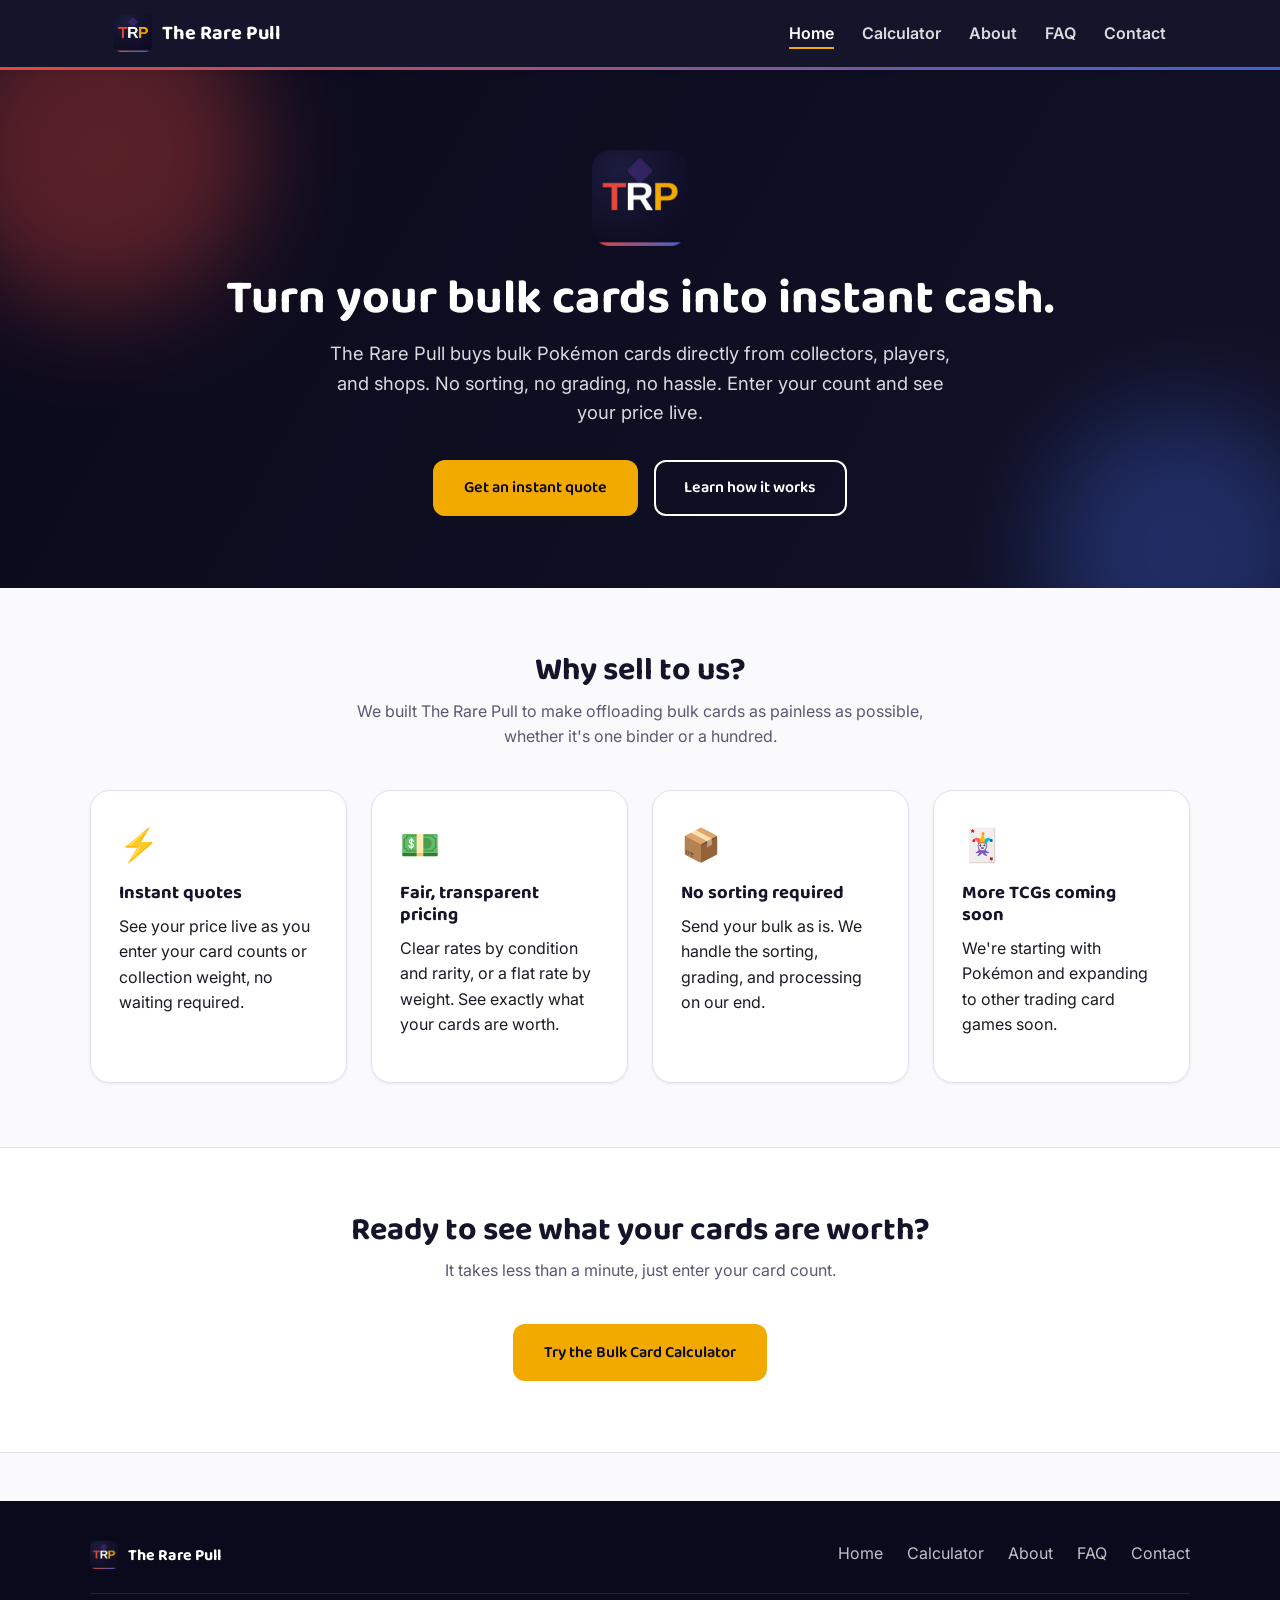
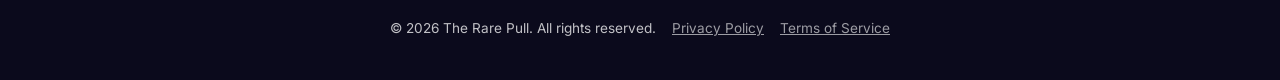
==== index.html @ dfbbc2b9 "Add Privacy Policy, Terms of Service, Open Graph tags, and analytics - New privacy.html and terms.ht" ====
<!DOCTYPE html>
<html lang="en">
<head>
  <meta charset="UTF-8" />
  <meta name="viewport" content="width=device-width, initial-scale=1.0" />
  <title>The Rare Pull | Sell Your Bulk Pokémon Cards</title>
  <meta name="description" content="The Rare Pull buys bulk Pokémon cards from collectors and sellers. See your instant quote with our bulk card calculator." />

  <meta property="og:type" content="website" />
  <meta property="og:title" content="The Rare Pull | Sell Your Bulk Pokémon Cards" />
  <meta property="og:description" content="The Rare Pull buys bulk Pokémon cards from collectors and sellers. See your instant quote with our bulk card calculator." />
  <meta property="og:url" content="https://therarepull.co.uk/index.html" />
  <meta property="og:image" content="https://therarepull.co.uk/assets/logo.png" />
  <meta name="twitter:card" content="summary" />
  <meta name="twitter:title" content="The Rare Pull | Sell Your Bulk Pokémon Cards" />
  <meta name="twitter:description" content="The Rare Pull buys bulk Pokémon cards from collectors and sellers. See your instant quote with our bulk card calculator." />
  <meta name="twitter:image" content="https://therarepull.co.uk/assets/logo.png" />

  <link rel="preconnect" href="https://fonts.googleapis.com" />
  <link rel="preconnect" href="https://fonts.gstatic.com" crossorigin />
  <link href="https://fonts.googleapis.com/css2?family=Baloo+2:wght@500;600;700;800&family=Inter:wght@400;500;600&display=swap" rel="stylesheet" />

  <link rel="icon" href="assets/logo.png" type="image/png" />
  <link rel="stylesheet" href="css/style.css" />
</head>
<body>

  <header class="site-header">
    <nav class="nav">
      <a class="nav-brand" href="index.html">
        <img src="assets/logo.png" alt="The Rare Pull logo" />
        <span>The Rare Pull</span>
      </a>
      <button class="nav-toggle" aria-label="Toggle navigation" aria-expanded="false">&#9776;</button>
      <ul class="nav-links">
        <li><a href="index.html">Home</a></li>
        <li><a href="calculator.html">Calculator</a></li>
        <li><a href="about.html">About</a></li>
        <li><a href="faq.html">FAQ</a></li>
        <li><a href="contact.html">Contact</a></li>
      </ul>
    </nav>
  </header>

  <main>
    <section class="hero">
      <img class="hero-logo" src="assets/logo.png" alt="The Rare Pull logo" />
      <h1>Turn your bulk cards into instant cash.</h1>
      <p>
        The Rare Pull buys bulk Pokémon cards directly from collectors,
        players, and shops. No sorting, no grading, no hassle. Enter your
        count and see your price live.
      </p>
      <div class="hero-actions">
        <a class="btn btn-primary" href="calculator.html" id="instant-quote-btn">Get an instant quote</a>
        <a class="btn btn-secondary" href="about.html">Learn how it works</a>
      </div>
    </section>

    <section class="section">
      <h2 class="reveal">Why sell to us?</h2>
      <p class="section-intro reveal">
        We built The Rare Pull to make offloading bulk cards as painless as
        possible, whether it's one binder or a hundred.
      </p>
      <div class="card-grid">
        <div class="card reveal">
          <div class="card-icon">⚡</div>
          <h3>Instant quotes</h3>
          <p>See your price live as you enter your card counts or collection weight, no waiting required.</p>
        </div>
        <div class="card reveal">
          <div class="card-icon">💵</div>
          <h3>Fair, transparent pricing</h3>
          <p>Clear rates by condition and rarity, or a flat rate by weight. See exactly what your cards are worth.</p>
        </div>
        <div class="card reveal">
          <div class="card-icon">📦</div>
          <h3>No sorting required</h3>
          <p>Send your bulk as is. We handle the sorting, grading, and processing on our end.</p>
        </div>
        <div class="card reveal">
          <div class="card-icon">🃏</div>
          <h3>More TCGs coming soon</h3>
          <p>We're starting with Pokémon and expanding to other trading card games soon.</p>
        </div>
      </div>
    </section>

    <section class="section section-alt text-center">
      <h2 class="reveal">Ready to see what your cards are worth?</h2>
      <p class="section-intro reveal">It takes less than a minute, just enter your card count.</p>
      <a class="btn btn-primary reveal" href="calculator.html">Try the Bulk Card Calculator</a>
    </section>
  </main>

  <footer class="site-footer">
    <div class="footer-inner">
      <div class="footer-brand">
        <img src="assets/logo.png" alt="The Rare Pull logo" />
        <span>The Rare Pull</span>
      </div>
      <ul class="footer-links">
        <li><a href="index.html">Home</a></li>
        <li><a href="calculator.html">Calculator</a></li>
        <li><a href="about.html">About</a></li>
        <li><a href="faq.html">FAQ</a></li>
        <li><a href="contact.html">Contact</a></li>
      </ul>
    </div>
    <div class="footer-bottom">
      &copy; <span id="year"></span> The Rare Pull. All rights reserved.
      <span class="footer-legal-links">
        <a href="privacy.html">Privacy Policy</a>
        <a href="terms.html">Terms of Service</a>
      </span>
    </div>
  </footer>

  <script src="js/main.js"></script>
  <script src="js/hero-cta-flight.js"></script>
  <script defer src="/_vercel/insights/script.js"></script>
</body>
</html>
---- css/style.css ----
/* =========================================================
   The Rare Pull — Stylesheet
   Edit the CSS variables below to drop in your real brand
   colors. Fonts are loaded from Google Fonts in each page's
   <head> (Baloo 2 for headings, Inter for body text) — swap
   the <link> tags there if you pick different fonts.
   ========================================================= */

:root {
  /* --- Brand colors, matched to the TRP logo --- */
  --primary-color: #14142b;       /* deep navy background */
  --primary-color-dark: #0b0a1c;
  --secondary-color: #f2a900;     /* gold ("P") */
  --secondary-color-dark: #cf8f00;
  --accent-color: #e5473c;        /* red ("T") — also used for alerts/errors */
  --stripe-blue: #3d63d6;         /* blue end of the logo's gradient stripe */

  /* --- Neutrals --- */
  --color-bg: #faf9fc;
  --color-surface: #ffffff;
  --color-text: #1c1a24;
  --color-text-muted: #5c5870;
  --color-border: #e4e1ee;

  /* --- Typography --- */
  --font-heading: "Baloo 2", "Segoe UI", sans-serif;
  --font-body: "Inter", "Segoe UI", sans-serif;

  /* --- Layout --- */
  --max-width: 1100px;
  --radius-sm: 6px;
  --radius-md: 12px;
  --radius-lg: 20px;
  --shadow-sm: 0 1px 3px rgba(28, 20, 64, 0.08);
  --shadow-md: 0 8px 24px rgba(28, 20, 64, 0.12);
}

/* ---------- Reset ---------- */
*,
*::before,
*::after {
  box-sizing: border-box;
}

html,
body {
  margin: 0;
  padding: 0;
}

html {
  scroll-behavior: smooth;
}

@media (prefers-reduced-motion: reduce) {
  html {
    scroll-behavior: auto;
  }

  * {
    animation-duration: 0.01ms !important;
    animation-iteration-count: 1 !important;
    transition-duration: 0.01ms !important;
  }
}

body {
  font-family: var(--font-body);
  color: var(--color-text);
  background: var(--color-bg);
  line-height: 1.6;
  -webkit-font-smoothing: antialiased;
}

img {
  max-width: 100%;
  display: block;
}

a {
  color: var(--primary-color);
  text-decoration: none;
}

a:hover {
  text-decoration: underline;
}

h1,
h2,
h3,
h4 {
  font-family: var(--font-heading);
  line-height: 1.2;
  margin: 0 0 0.5em;
  color: var(--primary-color);
}

p {
  margin: 0 0 1em;
}

ul {
  margin: 0;
  padding: 0;
}

button {
  font-family: inherit;
}

.container {
  width: 100%;
  max-width: var(--max-width);
  margin: 0 auto;
  padding: 0 1.5rem;
}

/* ---------- Buttons ---------- */
.btn {
  display: inline-block;
  position: relative;
  overflow: hidden;
  font-family: var(--font-heading);
  font-weight: 600;
  font-size: 1rem;
  padding: 0.85em 1.8em;
  border-radius: var(--radius-md);
  border: 2px solid transparent;
  cursor: pointer;
  text-align: center;
  transition: transform 0.15s ease, box-shadow 0.15s ease, background 0.15s ease;
}

.btn::after {
  content: "";
  position: absolute;
  inset: 0;
  background: linear-gradient(120deg, transparent 30%, rgba(255, 255, 255, 0.35) 50%, transparent 70%);
  transform: translateX(-100%);
  transition: transform 0.5s ease;
}

.btn:hover::after {
  transform: translateX(100%);
}

.btn:hover {
  text-decoration: none;
  transform: translateY(-2px);
}

.btn:active {
  transform: translateY(0);
}

.btn-primary {
  background: var(--secondary-color);
  color: var(--primary-color-dark);
}

.btn-primary:hover {
  background: var(--secondary-color-dark);
  box-shadow: 0 8px 24px rgba(242, 169, 0, 0.35);
}

.btn-secondary {
  background: transparent;
  color: var(--color-surface);
  border-color: var(--color-surface);
}

.btn-secondary:hover {
  background: rgba(255, 255, 255, 0.12);
}

.btn-outline {
  background: transparent;
  color: var(--primary-color);
  border-color: var(--primary-color);
}

.btn-outline:hover {
  background: var(--primary-color);
  color: #fff;
}

.btn:disabled {
  opacity: 0.5;
  cursor: not-allowed;
  transform: none !important;
}

/* ---------- Header / Nav ---------- */
.site-header {
  background: var(--primary-color);
  position: sticky;
  top: 0;
  z-index: 100;
  box-shadow: var(--shadow-sm);
  border-bottom: 3px solid;
  border-image: linear-gradient(90deg, var(--accent-color), var(--stripe-blue)) 1;
}

.nav {
  display: flex;
  align-items: center;
  justify-content: space-between;
  padding: 0.9rem 1.5rem;
  max-width: var(--max-width);
  margin: 0 auto;
}

.nav-brand {
  display: flex;
  align-items: center;
  gap: 0.6rem;
  color: #fff;
}

.nav-brand:hover {
  text-decoration: none;
}

.nav-brand img {
  height: 38px;
  width: 38px;
}

.nav-brand span {
  font-family: var(--font-heading);
  font-size: 1.25rem;
  font-weight: 700;
  color: #fff;
}

.nav-toggle {
  display: none;
  background: none;
  border: none;
  color: #fff;
  font-size: 1.6rem;
  cursor: pointer;
  line-height: 1;
}

.nav-links {
  display: flex;
  gap: 1.75rem;
  list-style: none;
}

.nav-links a {
  position: relative;
  color: #fff;
  font-weight: 600;
  opacity: 0.85;
  padding: 0.25rem 0;
}

.nav-links a::after {
  content: "";
  position: absolute;
  left: 0;
  bottom: -2px;
  width: 100%;
  height: 2px;
  background: var(--secondary-color);
  transform: scaleX(0);
  transform-origin: left;
  transition: transform 0.25s ease;
}

.nav-links a:hover,
.nav-links a.active {
  opacity: 1;
  text-decoration: none;
}

.nav-links a:hover::after,
.nav-links a.active::after {
  transform: scaleX(1);
}

@media (max-width: 720px) {
  .nav-toggle {
    display: block;
  }

  .nav-links {
    position: absolute;
    top: 100%;
    left: 0;
    right: 0;
    background: var(--primary-color);
    flex-direction: column;
    gap: 0;
    max-height: 0;
    overflow: hidden;
    transition: max-height 0.25s ease;
  }

  .nav-links.open {
    max-height: 400px;
  }

  .nav-links li {
    border-top: 1px solid rgba(255, 255, 255, 0.12);
  }

  .nav-links a {
    display: block;
    padding: 1rem 1.5rem;
  }
}

/* ---------- Hero ---------- */
.hero {
  position: relative;
  overflow: hidden;
  background: linear-gradient(
    120deg,
    var(--primary-color-dark),
    var(--primary-color) 45%,
    #241b4d 65%,
    var(--primary-color-dark)
  );
  background-size: 300% 300%;
  animation: gradientShift 14s ease infinite;
  color: #fff;
  text-align: center;
  padding: 5rem 1.5rem 4.5rem;
}

.hero::before,
.hero::after {
  content: "";
  position: absolute;
  border-radius: 50%;
  filter: blur(50px);
  opacity: 0.35;
  pointer-events: none;
  z-index: 0;
}

.hero::before {
  width: 320px;
  height: 320px;
  background: var(--accent-color);
  top: -80px;
  left: -60px;
  animation: drift 10s ease-in-out infinite;
}

.hero::after {
  width: 280px;
  height: 280px;
  background: var(--stripe-blue);
  bottom: -100px;
  right: -40px;
  animation: drift 12s ease-in-out infinite reverse;
}

.hero > * {
  position: relative;
  z-index: 1;
}

.hero img.hero-logo {
  height: 96px;
  width: 96px;
  margin: 0 auto 1.5rem;
}

.hero h1 {
  color: #fff;
  font-size: clamp(2rem, 5vw, 3rem);
  margin-bottom: 0.75rem;
}

.hero p {
  color: rgba(255, 255, 255, 0.85);
  font-size: 1.15rem;
  max-width: 640px;
  margin: 0 auto 2rem;
}

.hero-actions {
  display: flex;
  gap: 1rem;
  justify-content: center;
  flex-wrap: wrap;
}

/* ---------- Sections ---------- */
.section {
  padding: 4rem 1.5rem;
}

.section-alt {
  background: var(--color-surface);
  border-top: 1px solid var(--color-border);
  border-bottom: 1px solid var(--color-border);
}

.section h2 {
  font-size: 2rem;
  text-align: center;
  margin-bottom: 0.5rem;
}

.section-intro {
  text-align: center;
  color: var(--color-text-muted);
  max-width: 620px;
  margin: 0 auto 2.5rem;
}

.card-grid {
  display: grid;
  grid-template-columns: repeat(auto-fit, minmax(220px, 1fr));
  gap: 1.5rem;
  max-width: var(--max-width);
  margin: 0 auto;
}

.card {
  background: var(--color-surface);
  border: 1px solid var(--color-border);
  border-radius: var(--radius-lg);
  padding: 1.75rem;
  box-shadow: var(--shadow-sm);
  transition: transform 0.25s ease, box-shadow 0.25s ease, border-color 0.25s ease;
}

.card:hover {
  transform: translateY(-6px);
  box-shadow: var(--shadow-md);
  border-color: var(--secondary-color);
}

.card h3 {
  font-size: 1.15rem;
}

.card .card-icon {
  font-size: 2rem;
  margin-bottom: 0.75rem;
  display: inline-block;
  transition: transform 0.25s ease;
}

.card:hover .card-icon {
  transform: scale(1.15) rotate(-4deg);
}

/* ---------- Page header (non-home pages) ---------- */
.page-header {
  background: var(--primary-color);
  color: #fff;
  padding: 3rem 1.5rem;
  text-align: center;
}

.page-header h1 {
  color: #fff;
  margin-bottom: 0.5rem;
}

.page-header p {
  color: rgba(255, 255, 255, 0.8);
  margin: 0;
}

/* ---------- Calculator: how it works steps ---------- */
.calc-steps-section {
  padding-bottom: 1rem;
}

.calc-steps {
  display: grid;
  grid-template-columns: repeat(auto-fit, minmax(200px, 1fr));
  gap: 1.5rem;
  max-width: var(--max-width);
  margin: 0 auto;
}

.calc-step {
  text-align: center;
  padding: 0 1rem;
}

.calc-step-number {
  display: inline-flex;
  align-items: center;
  justify-content: center;
  width: 36px;
  height: 36px;
  margin-bottom: 0.75rem;
  border-radius: 50%;
  background: var(--secondary-color);
  color: var(--primary-color-dark);
  font-family: var(--font-heading);
  font-weight: 700;
}

.calc-step h3 {
  font-size: 1.05rem;
  margin-bottom: 0.3rem;
}

.calc-step p {
  color: var(--color-text-muted);
  font-size: 0.9rem;
  margin: 0;
}

/* ---------- Calculator ---------- */
.calculator {
  max-width: 640px;
  margin: 0 auto;
  background: var(--color-surface);
  border: 1px solid var(--color-border);
  border-radius: var(--radius-lg);
  box-shadow: var(--shadow-md);
  padding: 2.5rem;
}

.calculator label {
  font-weight: 600;
}

.calc-mode-toggle {
  display: flex;
  background: var(--color-bg);
  border: 1px solid var(--color-border);
  border-radius: var(--radius-md);
  padding: 0.3rem;
  margin-bottom: 1.75rem;
  gap: 0.3rem;
}

.calc-mode-btn {
  flex: 1;
  background: none;
  border: none;
  border-radius: calc(var(--radius-md) - 4px);
  padding: 0.65em 1em;
  font-family: var(--font-heading);
  font-weight: 600;
  font-size: 0.95rem;
  color: var(--color-text-muted);
  cursor: pointer;
  transition: background 0.2s ease, color 0.2s ease, box-shadow 0.2s ease;
}

.calc-mode-btn:hover {
  color: var(--primary-color);
}

.calc-mode-btn.active {
  background: var(--color-surface);
  color: var(--primary-color);
  box-shadow: var(--shadow-sm);
}

.calc-intro {
  color: var(--color-text-muted);
  margin-bottom: 1.5rem;
}

.calc-category-rate {
  font-size: 0.85rem;
  color: var(--color-text-muted);
}

.calc-weight-row {
  display: flex;
  align-items: center;
  justify-content: space-between;
  gap: 1rem;
  flex-wrap: wrap;
  padding: 0.9rem 1.1rem;
  border: 1px solid var(--color-border);
  border-radius: var(--radius-md);
  transition: border-color 0.2s ease, box-shadow 0.2s ease, transform 0.2s ease;
  margin-bottom: 0.5rem;
}

.calc-weight-row:hover {
  border-color: var(--secondary-color);
  transform: translateY(-2px);
}

.calc-weight-row:focus-within {
  border-color: var(--secondary-color);
  box-shadow: 0 0 0 3px rgba(242, 169, 0, 0.18);
}

.calc-weight-input-wrap {
  display: flex;
  align-items: center;
  gap: 0.5rem;
}

.calc-weight-input-wrap input[type="number"] {
  width: 110px;
  font-size: 1.25rem;
  font-family: var(--font-heading);
  padding: 0.5em 0.75em;
  border: 2px solid var(--color-border);
  border-radius: var(--radius-md);
  outline: none;
  text-align: right;
  transition: border-color 0.15s ease;
}

.calc-weight-input-wrap input[type="number"]:focus {
  border-color: var(--secondary-color);
}

.calc-weight-unit {
  font-family: var(--font-heading);
  font-weight: 600;
  color: var(--color-text-muted);
}

.calc-email-group {
  margin-top: 1.75rem;
}

.calc-categories {
  display: flex;
  flex-direction: column;
  gap: 1rem;
  margin-bottom: 0.5rem;
}

.calc-category-row {
  padding: 0.9rem 1.1rem;
  border: 1px solid var(--color-border);
  border-radius: var(--radius-md);
  transition: border-color 0.2s ease, box-shadow 0.2s ease, transform 0.2s ease;
}

.calc-category-row:hover {
  border-color: var(--secondary-color);
  transform: translateY(-2px);
}

.calc-category-row:focus-within {
  border-color: var(--secondary-color);
  box-shadow: 0 0 0 3px rgba(242, 169, 0, 0.18);
}

.calc-category-row-main {
  display: flex;
  align-items: center;
  justify-content: space-between;
  gap: 1rem;
  flex-wrap: wrap;
}

.calc-category-info {
  display: flex;
  align-items: center;
  gap: 0.6rem;
}

.calc-category-icon {
  font-size: 1.4rem;
  line-height: 1;
  flex-shrink: 0;
}

.calc-category-info label {
  display: block;
  font-family: var(--font-heading);
  color: var(--color-text);
}

.calc-category-info .calc-category-rate {
  display: block;
}

.calc-qty-control {
  display: flex;
  align-items: center;
  gap: 0.4rem;
}

.calc-qty-btn {
  width: 34px;
  height: 34px;
  flex-shrink: 0;
  border: 2px solid var(--color-border);
  border-radius: var(--radius-md);
  background: var(--color-surface);
  color: var(--primary-color);
  font-family: var(--font-heading);
  font-size: 1.1rem;
  line-height: 1;
  cursor: pointer;
  transition: border-color 0.15s ease, background 0.15s ease, transform 0.1s ease;
}

.calc-qty-btn:hover {
  border-color: var(--secondary-color);
  background: rgba(242, 169, 0, 0.1);
}

.calc-qty-btn:active {
  transform: scale(0.92);
}

.calc-qty-control input[type="number"] {
  width: 76px;
  font-size: 1.25rem;
  font-family: var(--font-heading);
  padding: 0.5em 0.4em;
  border: 2px solid var(--color-border);
  border-radius: var(--radius-md);
  outline: none;
  text-align: center;
  transition: border-color 0.15s ease;
}

.calc-qty-control input[type="number"]:focus {
  border-color: var(--secondary-color);
}

.calc-row-subtotal {
  min-height: 1.1em;
  margin-top: 0.4rem;
  text-align: right;
  font-size: 0.85rem;
  font-weight: 600;
  color: var(--primary-color);
}

.calculator .field-error {
  color: var(--accent-color);
  font-size: 0.9rem;
  margin-top: 0.5rem;
  min-height: 1.2em;
}

.calc-result {
  margin-top: 2rem;
  padding-top: 2rem;
  border-top: 1px dashed var(--color-border);
}

.calc-total {
  font-family: var(--font-heading);
  font-size: 2.75rem;
  color: var(--primary-color);
  margin: 0;
}

@keyframes totalPulse {
  0% { transform: scale(1); }
  30% { transform: scale(1.06); color: var(--secondary-color-dark); }
  100% { transform: scale(1); }
}

.calc-total.pulse {
  animation: totalPulse 0.4s ease;
}

.calc-total .calc-total-unit {
  font-size: 1rem;
  color: var(--color-text-muted);
  font-family: var(--font-body);
}

.calc-breakdown {
  color: var(--color-text-muted);
  font-size: 0.95rem;
  margin-top: 0.4rem;
}

.calc-breakdown p {
  margin: 0 0 0.3rem;
}

.calc-actions {
  display: flex;
  gap: 0.75rem;
  flex-wrap: wrap;
  margin-top: 1.5rem;
}

.calc-note {
  font-size: 0.85rem;
  color: var(--color-text-muted);
  margin-top: 1rem;
}

.toast {
  position: fixed;
  bottom: 1.5rem;
  left: 50%;
  transform: translateX(-50%) translateY(20px);
  background: var(--primary-color);
  color: #fff;
  padding: 0.85rem 1.5rem;
  border-radius: var(--radius-md);
  box-shadow: var(--shadow-md);
  font-weight: 600;
  opacity: 0;
  pointer-events: none;
  transition: opacity 0.2s ease, transform 0.2s ease;
  z-index: 200;
}

.toast.visible {
  opacity: 1;
  transform: translateX(-50%) translateY(0);
  pointer-events: auto;
}

/* Keep the toast clear of the sticky summary bar when both are
   showing. :has() support is widespread; browsers without it just
   keep the toast at its default position, which still works fine. */
@supports selector(:has(*)) {
  body:has(.calc-sticky-bar.visible) .toast {
    bottom: calc(1.5rem + 72px);
  }
}

body.has-sticky-bar {
  padding-bottom: 76px;
}

/* ---------- Calculator: sticky summary bar ----------
   Mirrors the main total/button so they stay visible while
   scrolling a long category list, especially on mobile. */
.calc-sticky-bar {
  position: fixed;
  left: 0;
  right: 0;
  bottom: 0;
  background: var(--color-surface);
  border-top: 1px solid var(--color-border);
  box-shadow: 0 -4px 16px rgba(28, 20, 64, 0.1);
  padding: 0.75rem 1.25rem;
  padding-bottom: calc(0.75rem + env(safe-area-inset-bottom, 0px));
  transform: translateY(100%);
  transition: transform 0.25s ease;
  z-index: 150;
}

.calc-sticky-bar.visible {
  transform: translateY(0);
}

.calc-sticky-inner {
  max-width: var(--max-width);
  margin: 0 auto;
  display: flex;
  align-items: center;
  justify-content: space-between;
  gap: 1rem;
}

.calc-sticky-total {
  display: flex;
  flex-direction: column;
  line-height: 1.2;
}

.calc-sticky-label {
  font-size: 0.72rem;
  color: var(--color-text-muted);
}

.calc-sticky-amount {
  font-family: var(--font-heading);
  font-size: 1.35rem;
  color: var(--primary-color);
}

#calc-sticky-btn {
  flex-shrink: 0;
  white-space: nowrap;
  padding: 0.65em 1.4em;
}

/* ---------- About ---------- */
.about-content {
  max-width: 720px;
  margin: 0 auto;
}

.about-content h2 {
  text-align: left;
}

/* ---------- Contact form ---------- */
.contact-form {
  max-width: 560px;
  margin: 0 auto;
  background: var(--color-surface);
  border: 1px solid var(--color-border);
  border-radius: var(--radius-lg);
  box-shadow: var(--shadow-md);
  padding: 2.5rem;
}

.form-group {
  margin-bottom: 1.5rem;
}

.form-group label {
  display: block;
  font-weight: 600;
  margin-bottom: 0.4rem;
}

.form-group input,
.form-group textarea {
  width: 100%;
  padding: 0.75em 1em;
  border: 2px solid var(--color-border);
  border-radius: var(--radius-md);
  font-family: inherit;
  font-size: 1rem;
  outline: none;
  transition: border-color 0.15s ease;
}

.form-group input:focus,
.form-group textarea:focus {
  border-color: var(--secondary-color);
  box-shadow: 0 0 0 3px rgba(242, 169, 0, 0.18);
}

.form-group textarea {
  resize: vertical;
  min-height: 140px;
}

.form-error {
  color: var(--accent-color);
  font-size: 0.85rem;
  margin-top: 0.35rem;
  min-height: 1.1em;
}

.form-success {
  background: rgba(46, 160, 90, 0.12);
  border: 1px solid rgba(46, 160, 90, 0.4);
  color: #1c7a41;
  padding: 1rem 1.25rem;
  border-radius: var(--radius-md);
  margin-bottom: 1.5rem;
  display: none;
}

.form-success.visible {
  display: block;
}

.form-error-banner {
  background: rgba(229, 71, 60, 0.1);
  border: 1px solid rgba(229, 71, 60, 0.35);
  color: var(--accent-color);
  padding: 1rem 1.25rem;
  border-radius: var(--radius-md);
  margin-bottom: 1.5rem;
  display: none;
}

.form-error-banner.visible {
  display: block;
}

/* ---------- FAQ Accordion ---------- */
.accordion {
  max-width: 720px;
  margin: 0 auto;
}

.accordion-item {
  border: 1px solid var(--color-border);
  border-radius: var(--radius-md);
  margin-bottom: 0.9rem;
  overflow: hidden;
  background: var(--color-surface);
  transition: border-color 0.2s ease, box-shadow 0.2s ease;
}

.accordion-item.open {
  border-color: var(--secondary-color);
  box-shadow: var(--shadow-sm);
}

.accordion-question {
  width: 100%;
  display: flex;
  align-items: center;
  justify-content: space-between;
  gap: 1rem;
  background: none;
  border: none;
  text-align: left;
  padding: 1.1rem 1.4rem;
  font-family: var(--font-heading);
  font-size: 1.05rem;
  font-weight: 600;
  color: var(--primary-color);
  cursor: pointer;
  transition: background 0.2s ease;
}

.accordion-question:hover {
  background: rgba(242, 169, 0, 0.08);
}

.accordion-icon {
  flex-shrink: 0;
  font-size: 1.3rem;
  color: var(--secondary-color);
  transition: transform 0.2s ease;
}

.accordion-item.open .accordion-icon {
  transform: rotate(45deg);
}

.accordion-answer {
  max-height: 0;
  overflow: hidden;
  transition: max-height 0.25s ease;
}

.accordion-answer p {
  padding: 0 1.4rem 1.2rem;
  color: var(--color-text-muted);
  margin: 0;
}

/* ---------- Footer ---------- */
.site-footer {
  background: var(--primary-color-dark);
  color: rgba(255, 255, 255, 0.75);
  padding: 2.5rem 1.5rem;
  margin-top: 3rem;
}

.footer-inner {
  max-width: var(--max-width);
  margin: 0 auto;
  display: flex;
  flex-wrap: wrap;
  justify-content: space-between;
  gap: 1.5rem;
}

.footer-brand {
  display: flex;
  align-items: center;
  gap: 0.6rem;
}

.footer-brand img {
  height: 28px;
  width: 28px;
}

.footer-brand span {
  font-family: var(--font-heading);
  color: #fff;
  font-weight: 700;
}

.footer-links {
  display: flex;
  gap: 1.5rem;
  list-style: none;
  flex-wrap: wrap;
}

.footer-links a {
  color: rgba(255, 255, 255, 0.75);
}

.footer-links a:hover {
  color: #fff;
}

.footer-bottom {
  max-width: var(--max-width);
  margin: 1.5rem auto 0;
  padding-top: 1.5rem;
  border-top: 1px solid rgba(255, 255, 255, 0.1);
  font-size: 0.85rem;
  text-align: center;
}

.footer-legal-links {
  display: inline-flex;
  gap: 1rem;
  margin-left: 0.75rem;
}

.footer-legal-links a {
  color: rgba(255, 255, 255, 0.6);
  text-decoration: underline;
}

.footer-legal-links a:hover {
  color: #fff;
}

/* ---------- Legal pages (Privacy / Terms) ---------- */
.legal-content {
  max-width: 720px;
  margin: 0 auto;
}

.legal-content h2 {
  text-align: left;
  margin-top: 2rem;
}

.legal-content h2:first-child {
  margin-top: 0;
}

.legal-content ul {
  margin: 0 0 1em;
  padding-left: 1.25rem;
  list-style: disc;
}

.legal-content li {
  margin-bottom: 0.4rem;
}

.legal-updated {
  color: var(--color-text-muted);
  font-size: 0.9rem;
}

/* ---------- Scroll reveal ----------
   .reveal elements are fully visible by default — if JS fails to
   load or run, nothing is ever hidden. Only once main.js confirms
   it's running does it add .reveal-ready to <html>, which is what
   actually arms the hidden-until-scrolled-into-view state.

   The reveal-in effect uses `animation`, not `transition` — some
   .reveal elements (cards, accordion items) already define their
   own `transition` for hover effects, and transition is a shorthand
   that would otherwise be silently overwritten by whichever rule
   wins the cascade. animation-delay (not transition-delay) is used
   below for the same reason. */
.reveal-ready .reveal {
  opacity: 0;
  transform: translateY(28px);
}

.reveal-ready .reveal.is-visible {
  animation: fadeInUp 0.6s ease forwards;
}

.reveal-ready .card-grid .card:nth-child(1) { animation-delay: 0.05s; }
.reveal-ready .card-grid .card:nth-child(2) { animation-delay: 0.15s; }
.reveal-ready .card-grid .card:nth-child(3) { animation-delay: 0.25s; }
.reveal-ready .card-grid .card:nth-child(4) { animation-delay: 0.35s; }

.reveal-ready .calc-categories .calc-category-row:nth-child(1) { animation-delay: 0.05s; }
.reveal-ready .calc-categories .calc-category-row:nth-child(2) { animation-delay: 0.12s; }
.reveal-ready .calc-categories .calc-category-row:nth-child(3) { animation-delay: 0.19s; }
.reveal-ready .calc-categories .calc-category-row:nth-child(4) { animation-delay: 0.26s; }

.reveal-ready .accordion .accordion-item:nth-child(1) { animation-delay: 0.05s; }
.reveal-ready .accordion .accordion-item:nth-child(2) { animation-delay: 0.1s; }
.reveal-ready .accordion .accordion-item:nth-child(3) { animation-delay: 0.15s; }
.reveal-ready .accordion .accordion-item:nth-child(4) { animation-delay: 0.2s; }
.reveal-ready .accordion .accordion-item:nth-child(5) { animation-delay: 0.25s; }

.reveal-ready .about-content .reveal:nth-of-type(1) { animation-delay: 0.05s; }
.reveal-ready .about-content .reveal:nth-of-type(2) { animation-delay: 0.15s; }
.reveal-ready .about-content .reveal:nth-of-type(3) { animation-delay: 0.25s; }

/* ---------- Hero entrance + ambient motion ---------- */
@keyframes fadeInUp {
  from {
    opacity: 0;
    transform: translateY(20px);
  }
  to {
    opacity: 1;
    transform: none;
  }
}

@keyframes floatY {
  0%, 100% { transform: translateY(0); }
  50% { transform: translateY(-10px); }
}

@keyframes gradientShift {
  0% { background-position: 0% 50%; }
  50% { background-position: 100% 50%; }
  100% { background-position: 0% 50%; }
}

@keyframes drift {
  0%, 100% { transform: translate(0, 0) scale(1); }
  50% { transform: translate(20px, -15px) scale(1.08); }
}

.hero-logo,
.hero h1,
.hero p,
.hero-actions {
  opacity: 0;
  animation: fadeInUp 0.7s ease forwards;
}

.hero-logo {
  animation-delay: 0.05s;
}

.hero h1 {
  animation-delay: 0.18s;
}

.hero p {
  animation-delay: 0.3s;
}

.hero-actions {
  animation-delay: 0.42s;
}

.hero-logo {
  animation: fadeInUp 0.7s ease forwards, floatY 4.5s ease-in-out 0.8s infinite;
}

/* ---------- Hero CTA flight ----------
   A small decorative card flies around the hero on page load, then
   "lands" on the instant-quote button and lights it up. Built and
   positioned entirely in JS (js/hero-cta-flight.js) since it needs
   the button's real on-screen position; this just styles it. */
.fly-card {
  position: fixed;
  top: 0;
  left: 0;
  width: 30px;
  height: 42px;
  border-radius: 5px;
  background: linear-gradient(145deg, var(--secondary-color), var(--accent-color));
  box-shadow: 0 0 16px 2px rgba(242, 169, 0, 0.65), 0 0 4px rgba(0, 0, 0, 0.3);
  border: 2px solid rgba(255, 255, 255, 0.85);
  pointer-events: none;
  z-index: 500;
  will-change: transform, opacity;
}

.fly-card::after {
  content: "";
  position: absolute;
  inset: 4px;
  border-radius: 2px;
  background: rgba(255, 255, 255, 0.35);
}

@keyframes ctaLightUp {
  0%, 100% {
    box-shadow: 0 8px 24px rgba(242, 169, 0, 0.35);
    transform: translateY(-2px) scale(1);
  }
  15%, 45%, 75% {
    box-shadow: 0 0 0 10px rgba(242, 169, 0, 0.25), 0 0 32px 6px rgba(242, 169, 0, 0.85);
    transform: translateY(-2px) scale(1.06);
  }
  30%, 60%, 90% {
    box-shadow: 0 8px 24px rgba(242, 169, 0, 0.35);
    transform: translateY(-2px) scale(1);
  }
}

.btn-primary.lit {
  animation: ctaLightUp 1.4s ease-out 1;
}

/* ---------- Utility ---------- */
.text-center {
  text-align: center;
}

.visually-hidden {
  position: absolute;
  width: 1px;
  height: 1px;
  overflow: hidden;
  clip: rect(0 0 0 0);
  white-space: nowrap;
}
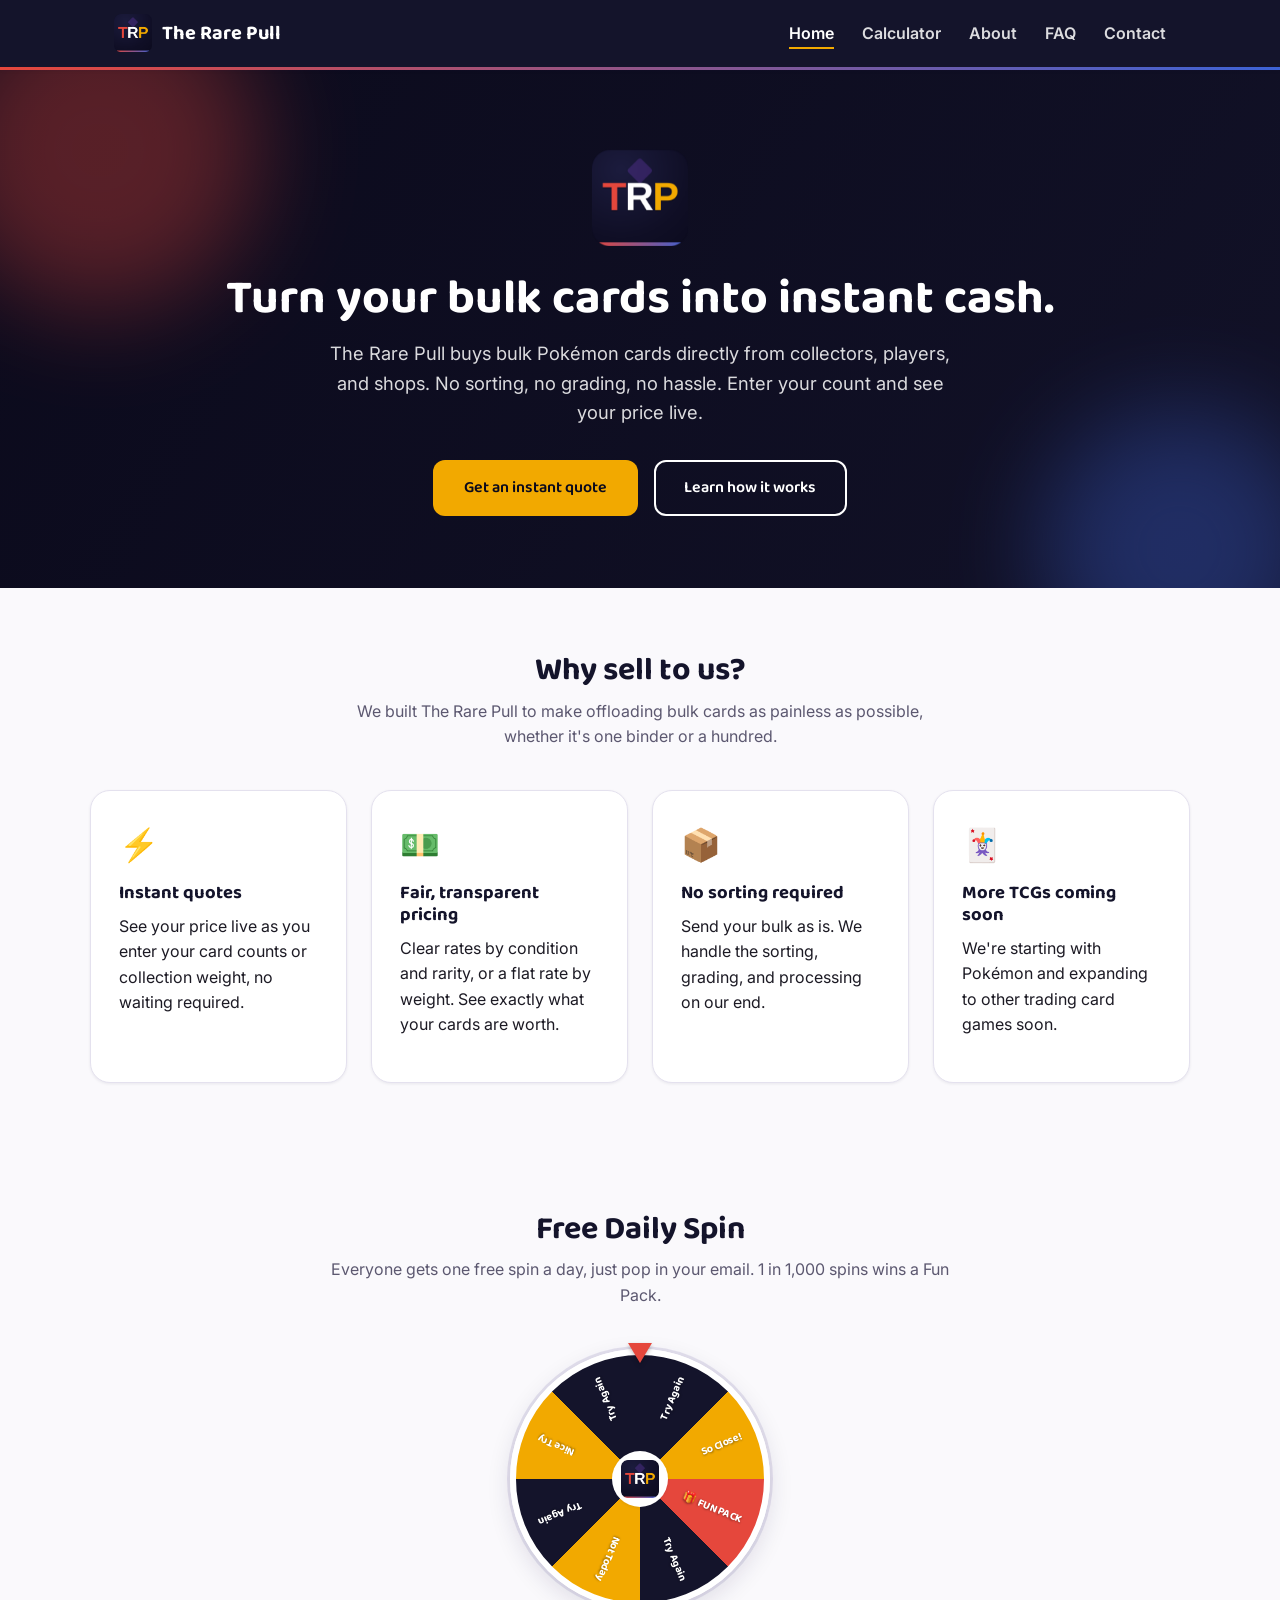
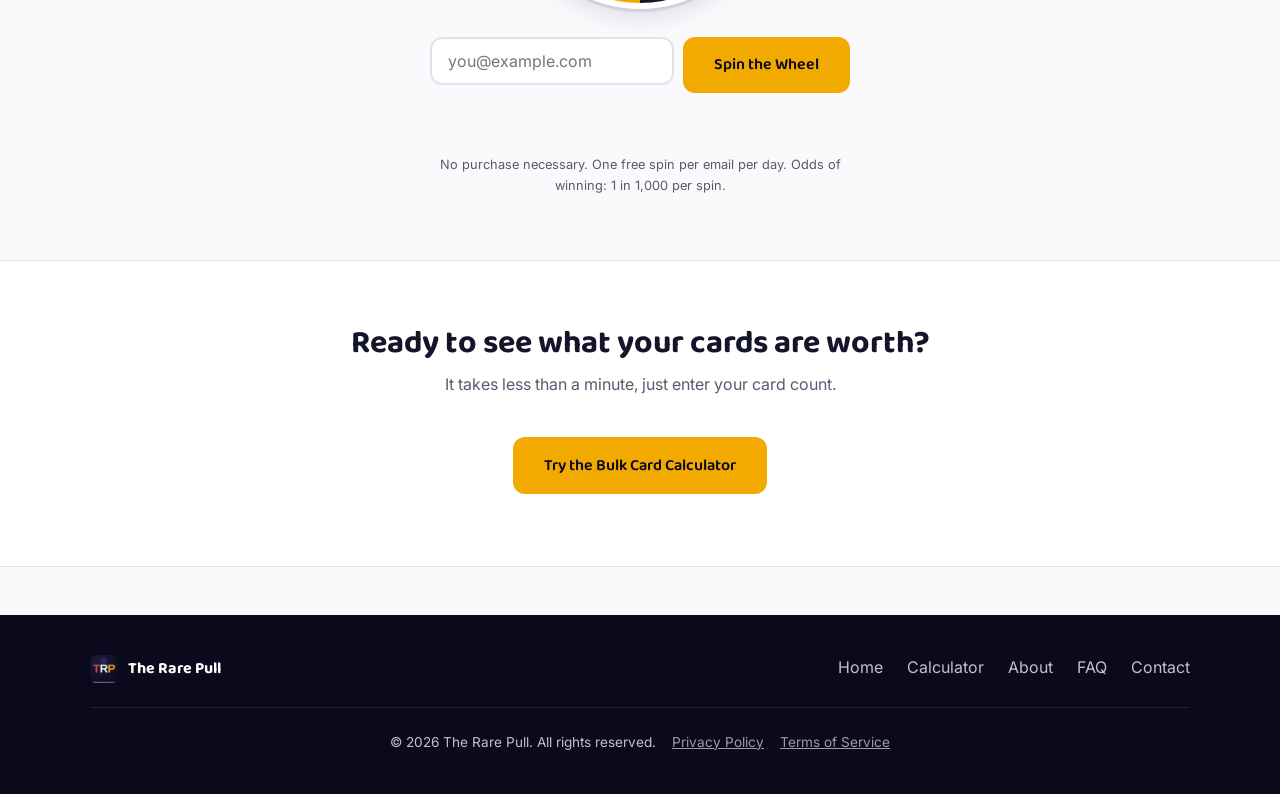
==== commit dd852278: "Add daily Spin to Win wheel to homepage Free, once-per-email-per-day prize wheel with a fixed 1-in-1" ====
--- a/index.html
+++ b/index.html
@@ -87,6 +87,40 @@
       </div>
     </section>
 
+    <section class="section spin-section">
+      <h2 class="reveal text-center">Free Daily Spin</h2>
+      <p class="section-intro reveal">
+        Everyone gets one free spin a day, just pop in your email. 1 in
+        1,000 spins wins a Fun Pack.
+      </p>
+
+      <div class="spin-wrap reveal">
+        <div class="spin-stage">
+          <div class="spin-pointer" aria-hidden="true"></div>
+          <div class="spin-wheel" id="spin-wheel"></div>
+          <div class="spin-hub" aria-hidden="true">
+            <img src="assets/logo.png" alt="" />
+          </div>
+        </div>
+
+        <form class="spin-form" id="spin-form">
+          <div class="form-group">
+            <label for="spin-email" class="visually-hidden">Your email</label>
+            <input type="email" id="spin-email" name="spin-email" autocomplete="email" placeholder="you@example.com" required />
+            <div class="form-error" id="spin-email-error"></div>
+          </div>
+          <button type="submit" class="btn btn-primary" id="spin-btn">Spin the Wheel</button>
+        </form>
+
+        <p class="spin-result" id="spin-result" role="status" aria-live="polite"></p>
+
+        <p class="spin-note">
+          No purchase necessary. One free spin per email per day. Odds of
+          winning: 1 in 1,000 per spin.
+        </p>
+      </div>
+    </section>
+
     <section class="section section-alt text-center">
       <h2 class="reveal">Ready to see what your cards are worth?</h2>
       <p class="section-intro reveal">It takes less than a minute, just enter your card count.</p>
@@ -119,6 +153,7 @@
 
   <script src="js/main.js"></script>
   <script src="js/hero-cta-flight.js"></script>
+  <script src="js/spin-wheel.js"></script>
   <script defer src="/_vercel/insights/script.js"></script>
 </body>
 </html>
--- a/css/style.css
+++ b/css/style.css
@@ -452,6 +452,145 @@
 
 .card:hover .card-icon {
   transform: scale(1.15) rotate(-4deg);
+}
+
+/* ---------- Spin to Win wheel (homepage) ---------- */
+.spin-section {
+  text-align: center;
+}
+
+.spin-wrap {
+  max-width: 420px;
+  margin: 0 auto;
+}
+
+.spin-stage {
+  position: relative;
+  width: 260px;
+  height: 260px;
+  margin: 0 auto 1.75rem;
+}
+
+.spin-wheel {
+  width: 100%;
+  height: 100%;
+  border-radius: 50%;
+  border: 6px solid var(--color-surface);
+  box-shadow: var(--shadow-md), 0 0 0 3px var(--color-border);
+  position: relative;
+  overflow: hidden;
+  transition: transform 4.5s cubic-bezier(0.17, 0.67, 0.1, 0.99);
+}
+
+@keyframes spinWaitPulse {
+  0%, 100% { opacity: 1; }
+  50% { opacity: 0.55; }
+}
+
+.spin-wheel.waiting {
+  animation: spinWaitPulse 0.9s ease-in-out infinite;
+}
+
+.spin-wheel-label {
+  position: absolute;
+  top: 50%;
+  left: 50%;
+  width: 50%;
+  height: 0;
+  display: flex;
+  align-items: center;
+  justify-content: flex-end;
+  transform-origin: 0 0;
+}
+
+.spin-wheel-label span {
+  display: inline-block;
+  margin-right: 14px;
+  font-family: var(--font-heading);
+  font-size: 0.68rem;
+  font-weight: 700;
+  color: #fff;
+  text-shadow: 0 1px 2px rgba(0, 0, 0, 0.35);
+  white-space: nowrap;
+}
+
+.spin-pointer {
+  position: absolute;
+  top: -6px;
+  left: 50%;
+  transform: translateX(-50%);
+  width: 0;
+  height: 0;
+  border-left: 12px solid transparent;
+  border-right: 12px solid transparent;
+  border-top: 20px solid var(--accent-color);
+  z-index: 3;
+  filter: drop-shadow(0 2px 2px rgba(0, 0, 0, 0.25));
+}
+
+.spin-hub {
+  position: absolute;
+  top: 50%;
+  left: 50%;
+  transform: translate(-50%, -50%);
+  width: 56px;
+  height: 56px;
+  border-radius: 50%;
+  background: var(--color-surface);
+  box-shadow: var(--shadow-sm);
+  display: flex;
+  align-items: center;
+  justify-content: center;
+  z-index: 2;
+  pointer-events: none;
+}
+
+.spin-hub img {
+  width: 38px;
+  height: 38px;
+}
+
+.spin-form {
+  display: flex;
+  flex-wrap: wrap;
+  gap: 0.6rem;
+  justify-content: center;
+  align-items: flex-start;
+}
+
+.spin-form .form-group {
+  flex: 1 1 200px;
+  margin-bottom: 0;
+  text-align: left;
+}
+
+.spin-form input[type="email"] {
+  width: 100%;
+  padding: 0.75em 1em;
+  border: 2px solid var(--color-border);
+  border-radius: var(--radius-md);
+  font-family: inherit;
+  font-size: 1rem;
+  outline: none;
+  transition: border-color 0.15s ease;
+}
+
+.spin-form input[type="email"]:focus {
+  border-color: var(--secondary-color);
+}
+
+.spin-result {
+  min-height: 1.4em;
+  margin: 1.25rem 0 0.5rem;
+  font-family: var(--font-heading);
+  font-weight: 700;
+  color: var(--primary-color);
+}
+
+.spin-note {
+  font-size: 0.8rem;
+  color: var(--color-text-muted);
+  margin: 0;
 }
 
 /* ---------- Page header (non-home pages) ---------- */
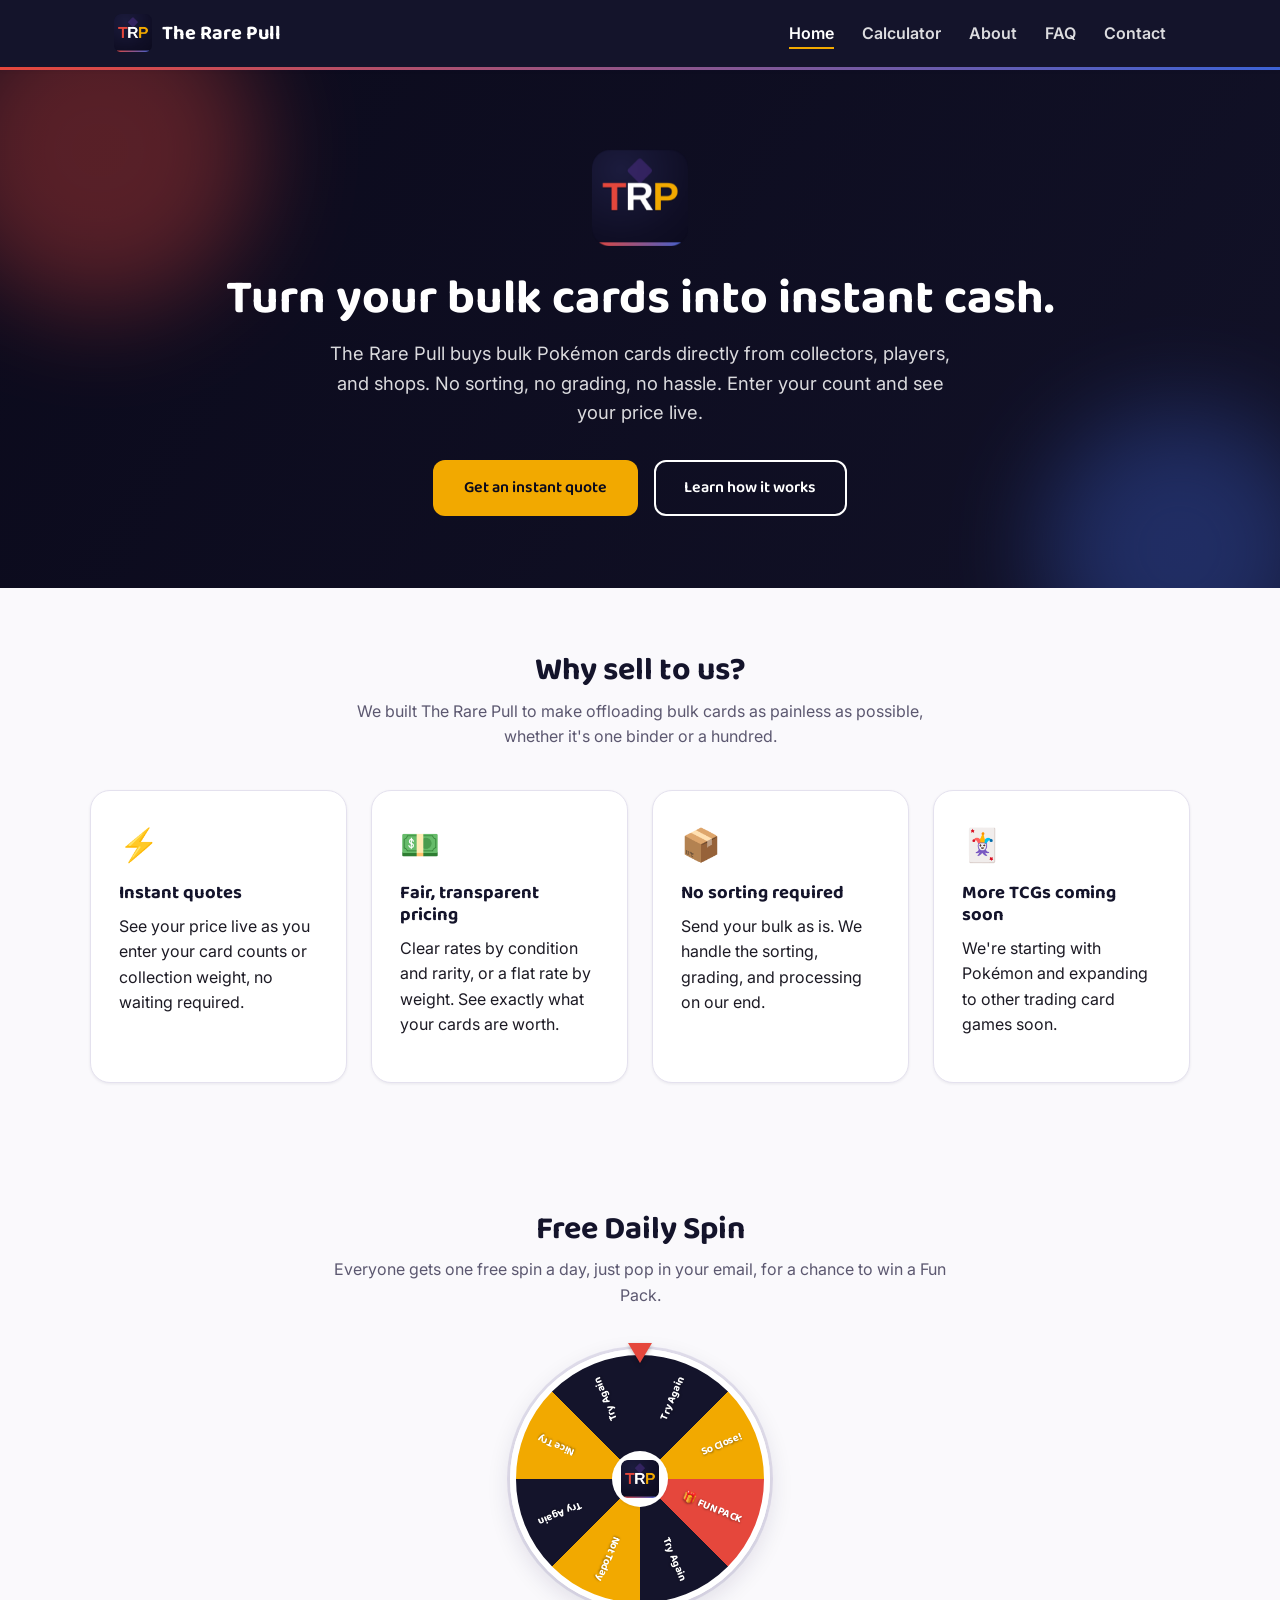
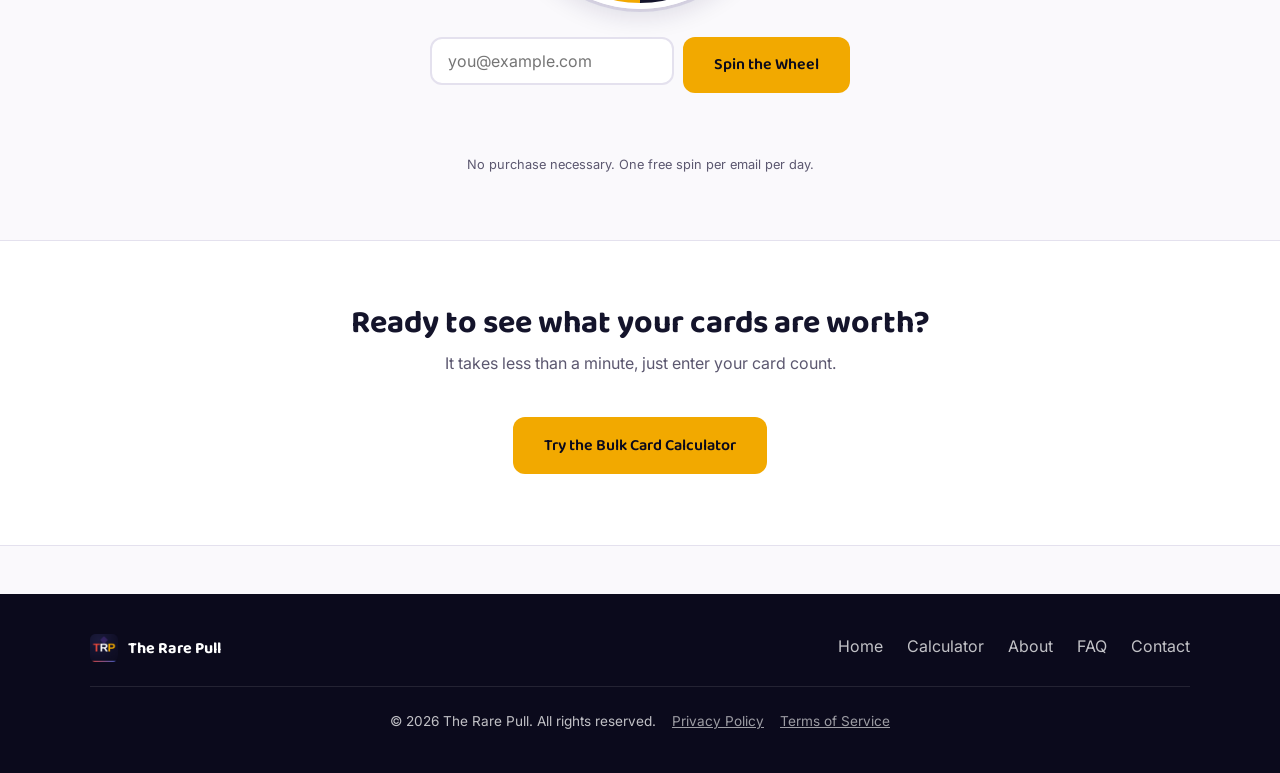
==== commit fd8a3048: "Change spin wheel odds to 1-in-10,000 and drop odds from the page Only the mandatory "no purchase ne" ====
--- a/index.html
+++ b/index.html
@@ -90,8 +90,8 @@
     <section class="section spin-section">
       <h2 class="reveal text-center">Free Daily Spin</h2>
       <p class="section-intro reveal">
-        Everyone gets one free spin a day, just pop in your email. 1 in
-        1,000 spins wins a Fun Pack.
+        Everyone gets one free spin a day, just pop in your email, for a
+        chance to win a Fun Pack.
       </p>
 
       <div class="spin-wrap reveal">
@@ -115,8 +115,7 @@
         <p class="spin-result" id="spin-result" role="status" aria-live="polite"></p>
 
         <p class="spin-note">
-          No purchase necessary. One free spin per email per day. Odds of
-          winning: 1 in 1,000 per spin.
+          No purchase necessary. One free spin per email per day.
         </p>
       </div>
     </section>
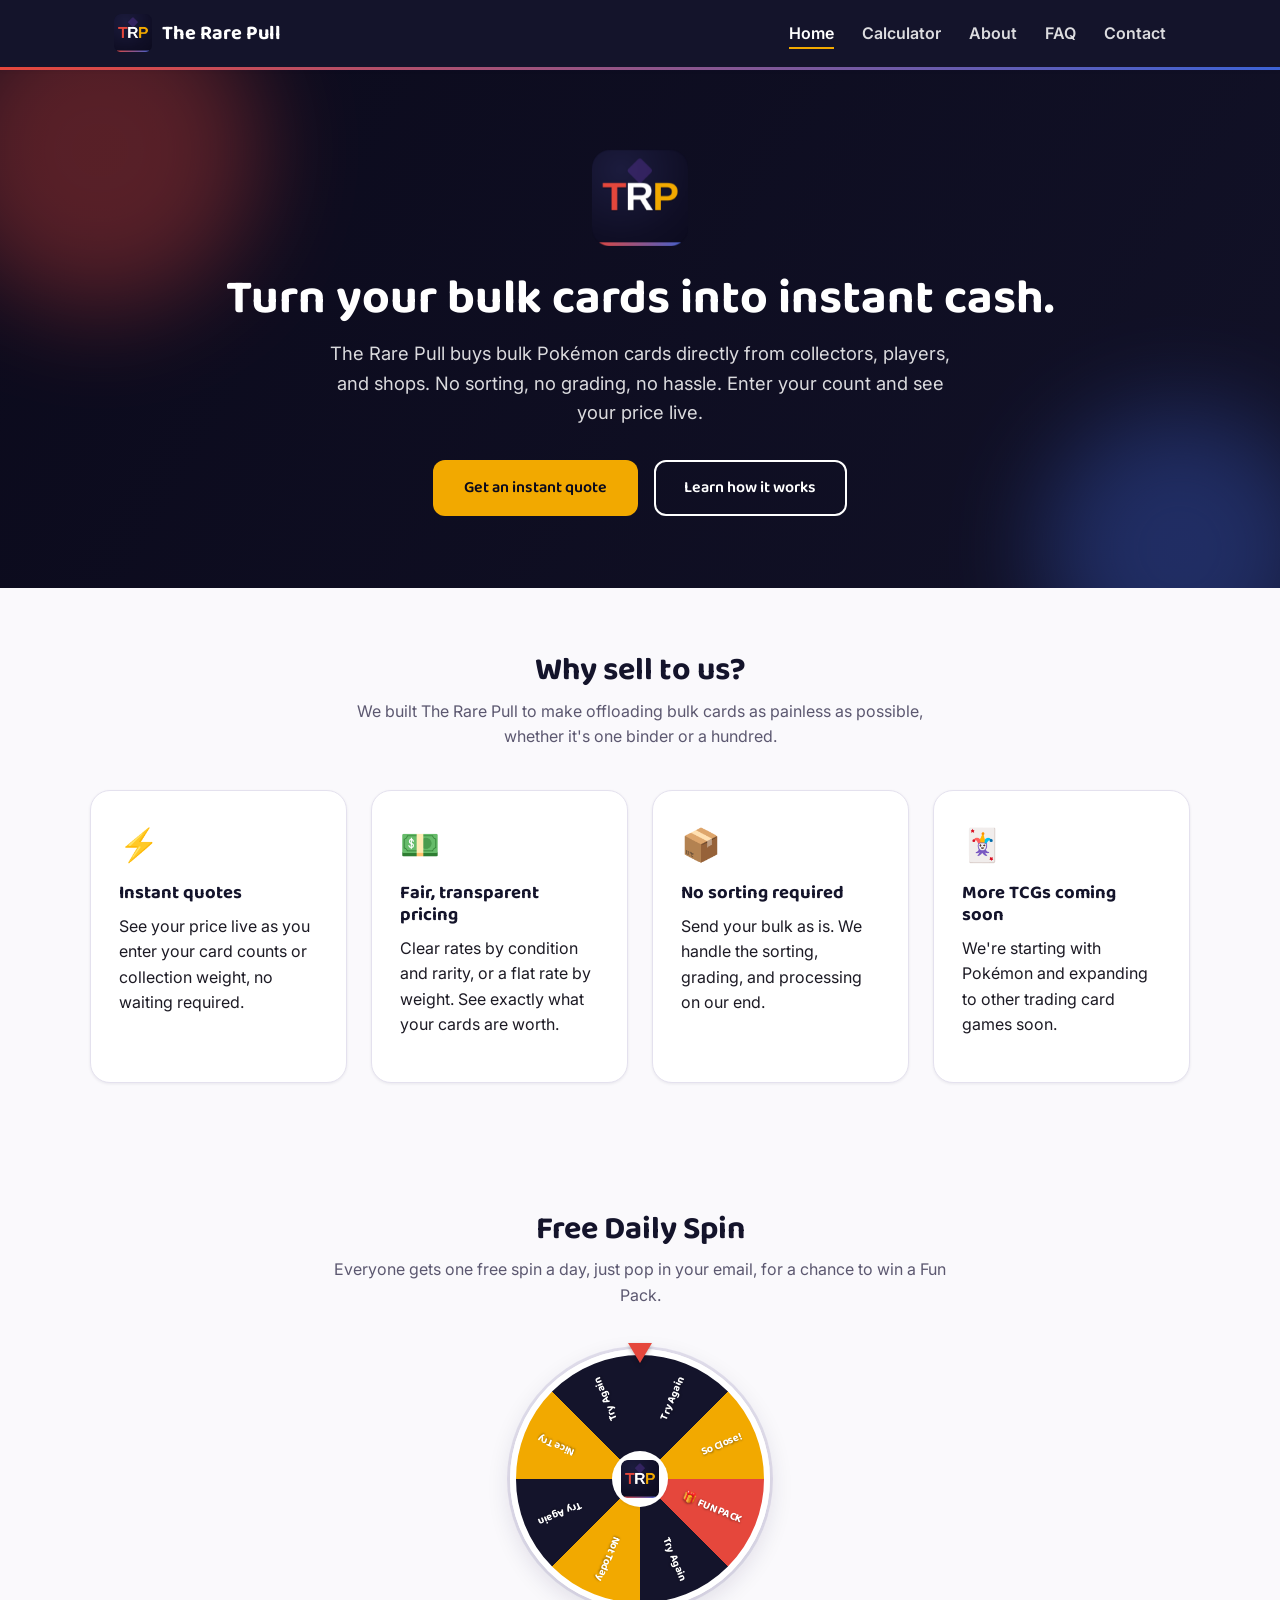
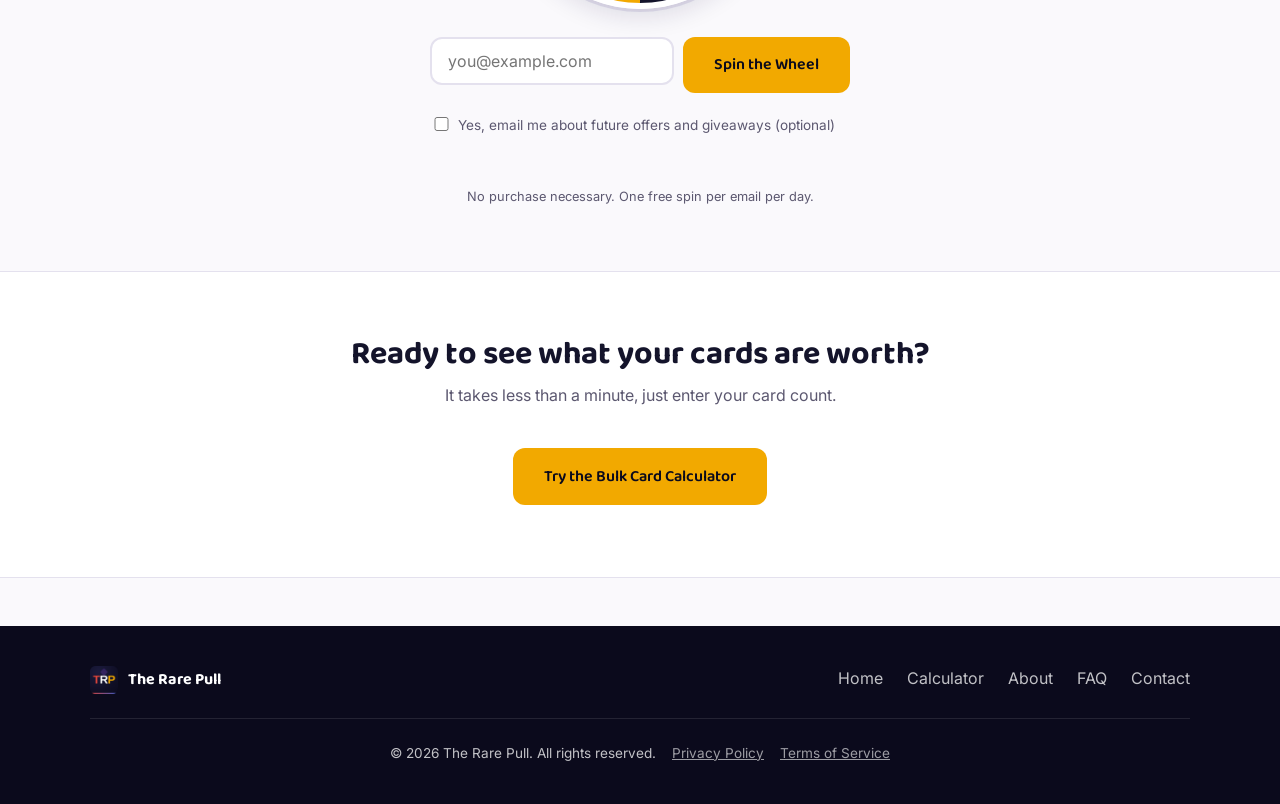
==== commit a8ab6165: "Add optional marketing opt-in to the spin wheel Adds an unticked "email me about future offers" chec" ====
--- a/index.html
+++ b/index.html
@@ -110,6 +110,10 @@
             <div class="form-error" id="spin-email-error"></div>
           </div>
           <button type="submit" class="btn btn-primary" id="spin-btn">Spin the Wheel</button>
+          <label class="spin-consent">
+            <input type="checkbox" id="spin-marketing-consent" name="spin-marketing-consent" />
+            <span>Yes, email me about future offers and giveaways (optional)</span>
+          </label>
         </form>
 
         <p class="spin-result" id="spin-result" role="status" aria-live="polite"></p>
--- a/css/style.css
+++ b/css/style.css
@@ -577,6 +577,26 @@
 
 .spin-form input[type="email"]:focus {
   border-color: var(--secondary-color);
+}
+
+.spin-consent {
+  flex-basis: 100%;
+  display: flex;
+  align-items: flex-start;
+  gap: 0.5em;
+  text-align: left;
+  font-size: 0.85rem;
+  color: var(--color-text-muted);
+  cursor: pointer;
+}
+
+.spin-consent input[type="checkbox"] {
+  flex-shrink: 0;
+  width: 1.1em;
+  height: 1.1em;
+  margin-top: 0.15em;
+  accent-color: var(--secondary-color);
+  cursor: pointer;
 }
 
 .spin-result {
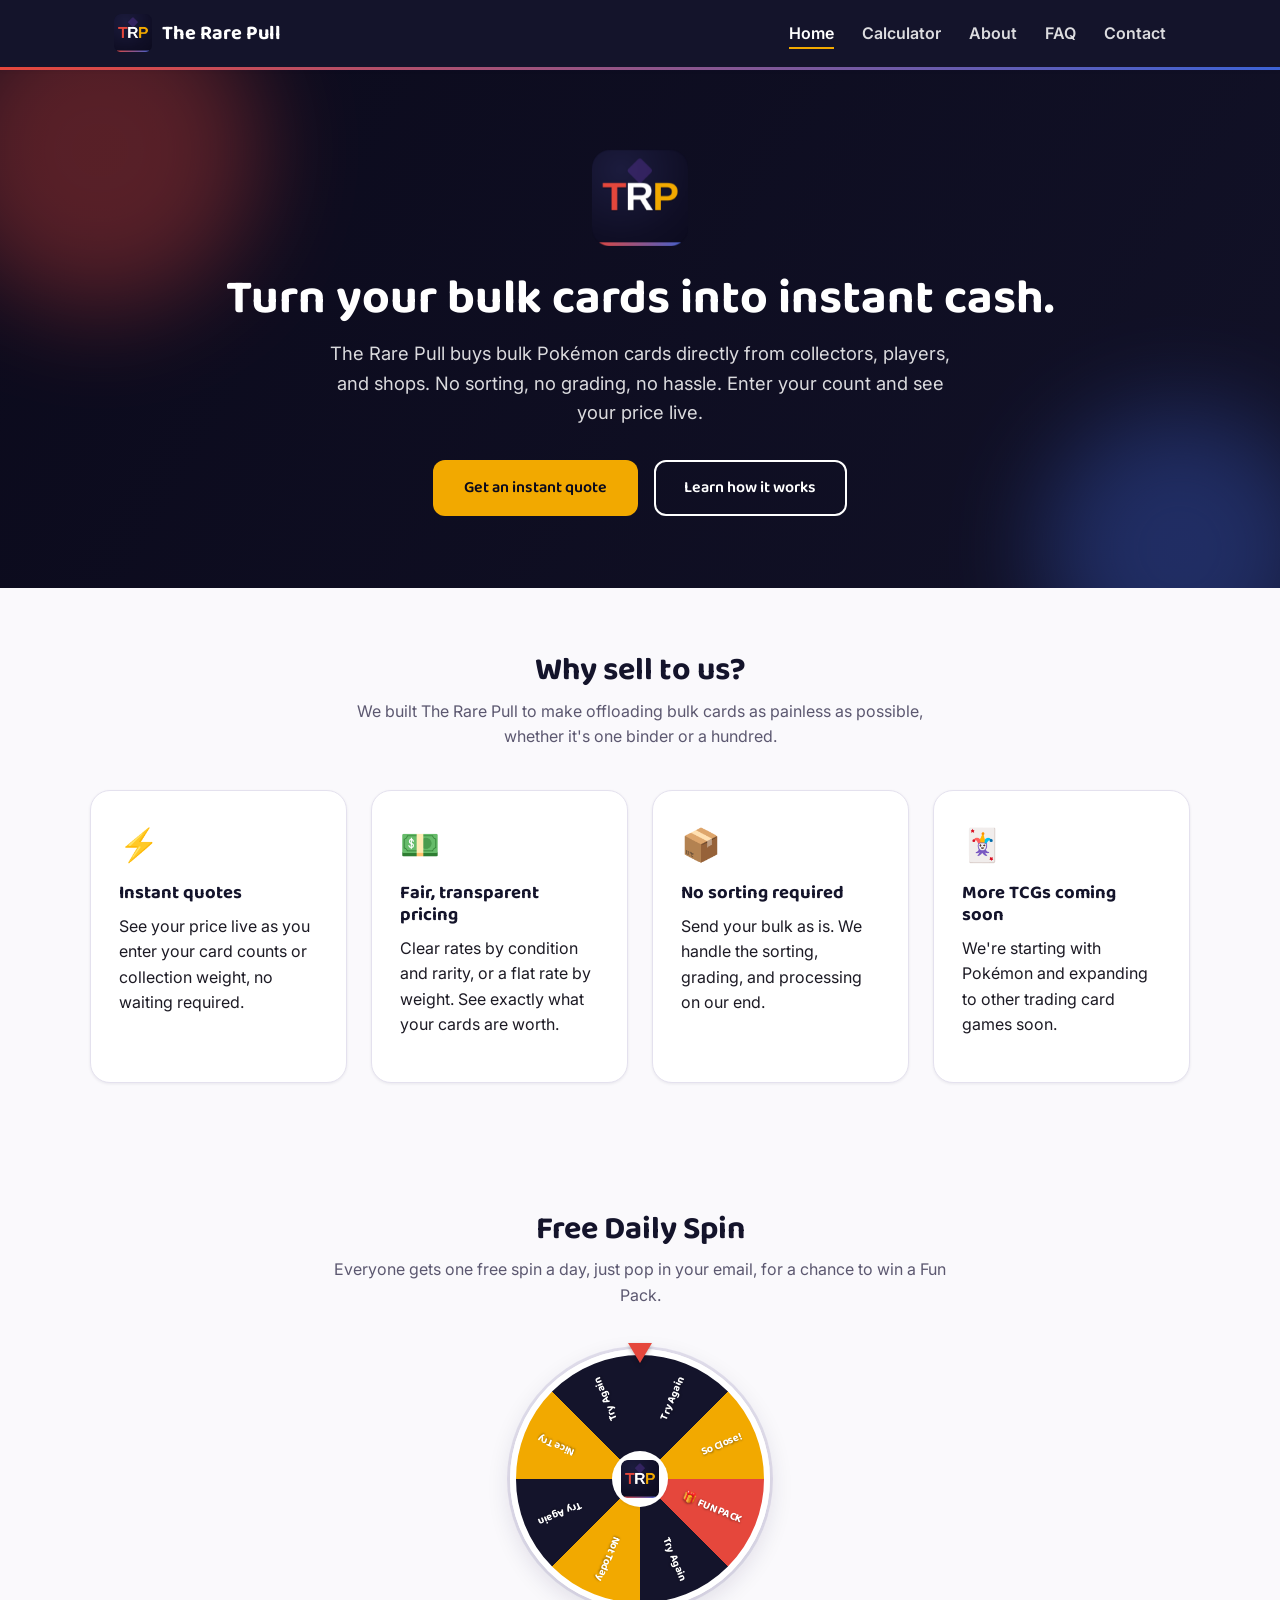
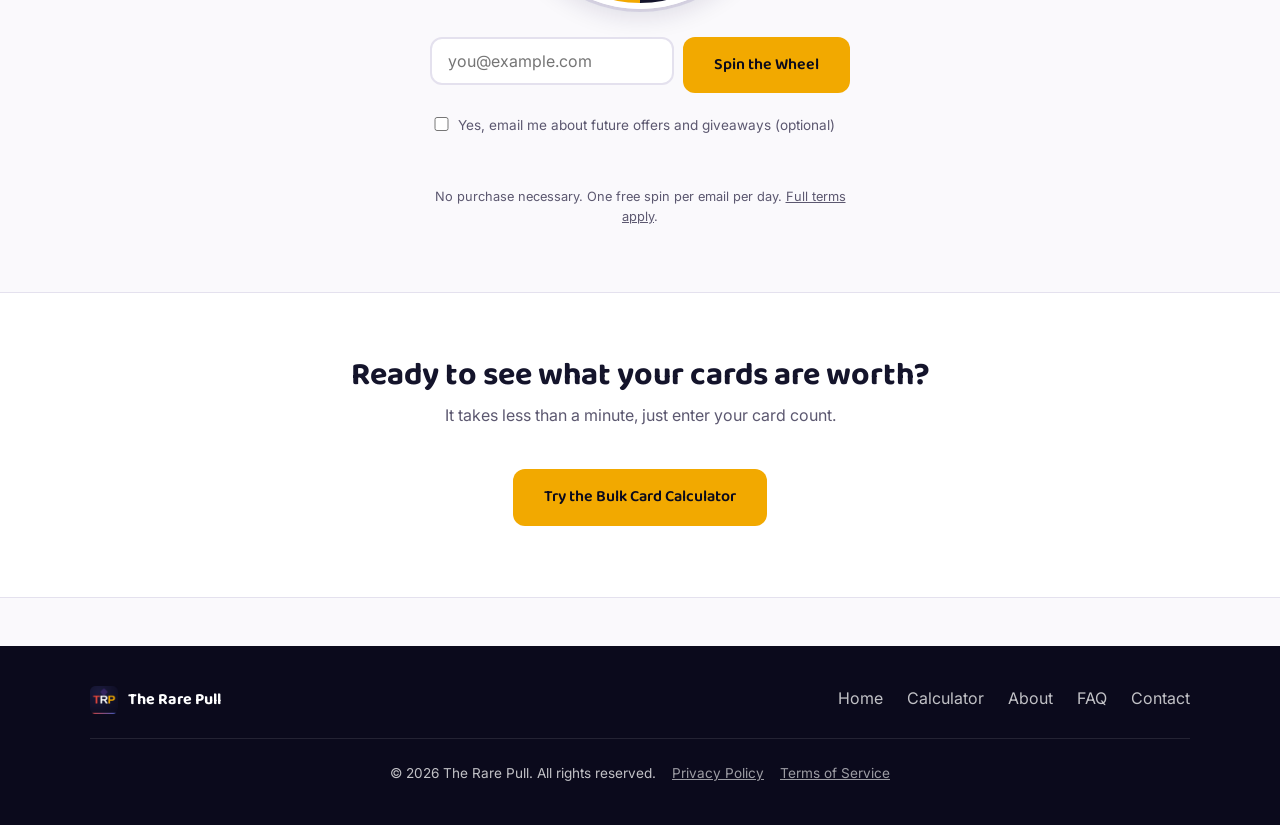
==== commit 0502be87: "Add Spin to Win terms and conditions New "Free Daily Spin" section on the Terms of Service page cove" ====
--- a/index.html
+++ b/index.html
@@ -120,6 +120,7 @@
 
         <p class="spin-note">
           No purchase necessary. One free spin per email per day.
+          <a href="terms.html#spin-to-win">Full terms apply</a>.
         </p>
       </div>
     </section>
@@ -130,6 +131,44 @@
       <a class="btn btn-primary reveal" href="calculator.html">Try the Bulk Card Calculator</a>
     </section>
   </main>
+
+  <div class="modal-overlay" id="claim-modal-overlay" hidden>
+    <div class="modal-card" role="dialog" aria-modal="true" aria-labelledby="claim-modal-title">
+      <div id="claim-modal-form-wrap">
+        <h3 id="claim-modal-title">🎉 You won a Fun Pack!</h3>
+        <p class="modal-intro">Let us know where to send it.</p>
+        <form id="claim-modal-form" novalidate>
+          <div class="form-error-banner" id="claim-modal-error-banner" role="alert"></div>
+          <div class="form-group">
+            <label for="claim-name">Name</label>
+            <input type="text" id="claim-name" name="claim-name" autocomplete="name" maxlength="200" required />
+            <div class="form-error" id="claim-name-error"></div>
+          </div>
+          <div class="form-group">
+            <label for="claim-address">Address</label>
+            <textarea id="claim-address" name="claim-address" autocomplete="street-address" maxlength="500" required></textarea>
+            <div class="form-error" id="claim-address-error"></div>
+          </div>
+          <div class="form-group">
+            <label for="claim-postcode">Postcode</label>
+            <input type="text" id="claim-postcode" name="claim-postcode" autocomplete="postal-code" maxlength="20" required />
+            <div class="form-error" id="claim-postcode-error"></div>
+          </div>
+          <div class="modal-actions">
+            <button type="submit" class="btn btn-primary" id="claim-modal-submit">Submit</button>
+            <button type="button" class="btn-text-link" id="claim-modal-dismiss">I'll reply to the email instead</button>
+          </div>
+        </form>
+      </div>
+      <div id="claim-modal-success" hidden>
+        <h3>Thanks!</h3>
+        <p class="modal-intro">We've got your details and will get your Fun Pack sent out.</p>
+        <div class="modal-actions">
+          <button type="button" class="btn btn-primary" id="claim-modal-close">Close</button>
+        </div>
+      </div>
+    </div>
+  </div>
 
   <footer class="site-footer">
     <div class="footer-inner">
--- a/css/style.css
+++ b/css/style.css
@@ -613,6 +613,74 @@
   margin: 0;
 }
 
+.spin-note a {
+  color: inherit;
+  text-decoration: underline;
+}
+
+/* ---------- Claim-prize modal (shown on a spin win) ---------- */
+.modal-overlay {
+  position: fixed;
+  inset: 0;
+  background: rgba(20, 20, 43, 0.6);
+  display: flex;
+  align-items: center;
+  justify-content: center;
+  padding: 1.25rem;
+  z-index: 1000;
+}
+
+.modal-overlay[hidden] {
+  display: none;
+}
+
+.modal-card {
+  background: var(--color-surface);
+  border-radius: var(--radius-lg);
+  box-shadow: var(--shadow-md);
+  max-width: 440px;
+  width: 100%;
+  max-height: calc(100vh - 2.5rem);
+  overflow-y: auto;
+  padding: 1.75rem;
+}
+
+.modal-card h3 {
+  font-family: var(--font-heading);
+  color: var(--primary-color);
+  margin-bottom: 0.4rem;
+}
+
+.modal-card .modal-intro {
+  color: var(--color-text-muted);
+  margin-bottom: 1.25rem;
+}
+
+.modal-card .form-group {
+  text-align: left;
+}
+
+.modal-actions {
+  display: flex;
+  flex-direction: column;
+  gap: 0.6rem;
+  margin-top: 0.5rem;
+}
+
+.btn-text-link {
+  background: none;
+  border: none;
+  color: var(--color-text-muted);
+  text-decoration: underline;
+  font-size: 0.85rem;
+  cursor: pointer;
+  padding: 0.3rem;
+}
+
+.btn-text-link:hover {
+  color: var(--primary-color);
+}
+
 /* ---------- Page header (non-home pages) ---------- */
 .page-header {
   background: var(--primary-color);
@@ -1107,6 +1175,17 @@
   min-height: 1.1em;
 }
 
+.form-hint {
+  color: var(--color-text-muted);
+  font-size: 0.8rem;
+  margin-top: 0.3rem;
+  text-align: right;
+}
+
+.form-hint.form-hint-limit {
+  color: var(--accent-color);
+}
+
 .form-success {
   background: rgba(46, 160, 90, 0.12);
   border: 1px solid rgba(46, 160, 90, 0.4);
@@ -1286,6 +1365,12 @@
 
 .legal-content h2:first-child {
   margin-top: 0;
+}
+
+.legal-content h3 {
+  text-align: left;
+  margin-top: 1.5rem;
+  font-size: 1.1rem;
 }
 
 .legal-content ul {
@@ -1460,3 +1545,79 @@
   clip: rect(0 0 0 0);
   white-space: nowrap;
 }
+
+/* ---------- Admin page (api/admin.js) ----------
+   Rendered server-side as HTML (not a static page), but styled from
+   this shared stylesheet rather than an inline <style> block so the
+   site's Content-Security-Policy doesn't need style-src 'unsafe-inline'. */
+body.admin-page {
+  padding: 2rem 1.25rem;
+}
+
+.admin-wrap {
+  max-width: 1000px;
+  margin: 0 auto;
+}
+
+.admin-wrap h1 {
+  font-family: var(--font-heading);
+  color: var(--primary-color);
+  margin-bottom: 0.25rem;
+}
+
+.admin-wrap h2 {
+  font-family: var(--font-heading);
+  color: var(--primary-color);
+  margin: 2rem 0 0.5rem;
+}
+
+.admin-note {
+  color: var(--color-text-muted);
+  font-size: 0.9rem;
+  margin-bottom: 1rem;
+}
+
+.admin-note a {
+  color: var(--stripe-blue);
+}
+
+.admin-wrap table {
+  width: 100%;
+  border-collapse: collapse;
+  background: var(--color-surface);
+  border-radius: var(--radius-md);
+  overflow: hidden;
+  box-shadow: var(--shadow-sm);
+}
+
+.admin-wrap th,
+.admin-wrap td {
+  text-align: left;
+  padding: 0.6em 0.8em;
+  border-bottom: 1px solid var(--color-border);
+  font-size: 0.9rem;
+}
+
+.admin-wrap th {
+  background: var(--primary-color);
+  color: #fff;
+  font-weight: 600;
+}
+
+.admin-wrap tr:last-child td {
+  border-bottom: none;
+}
+
+.admin-wrap tr:nth-child(even) td {
+  background: var(--color-bg);
+}
+
+.admin-wrap .empty {
+  color: var(--color-text-muted);
+  font-style: italic;
+  padding: 1rem;
+}
+
+.admin-wrap .table-scroll {
+  overflow-x: auto;
+}
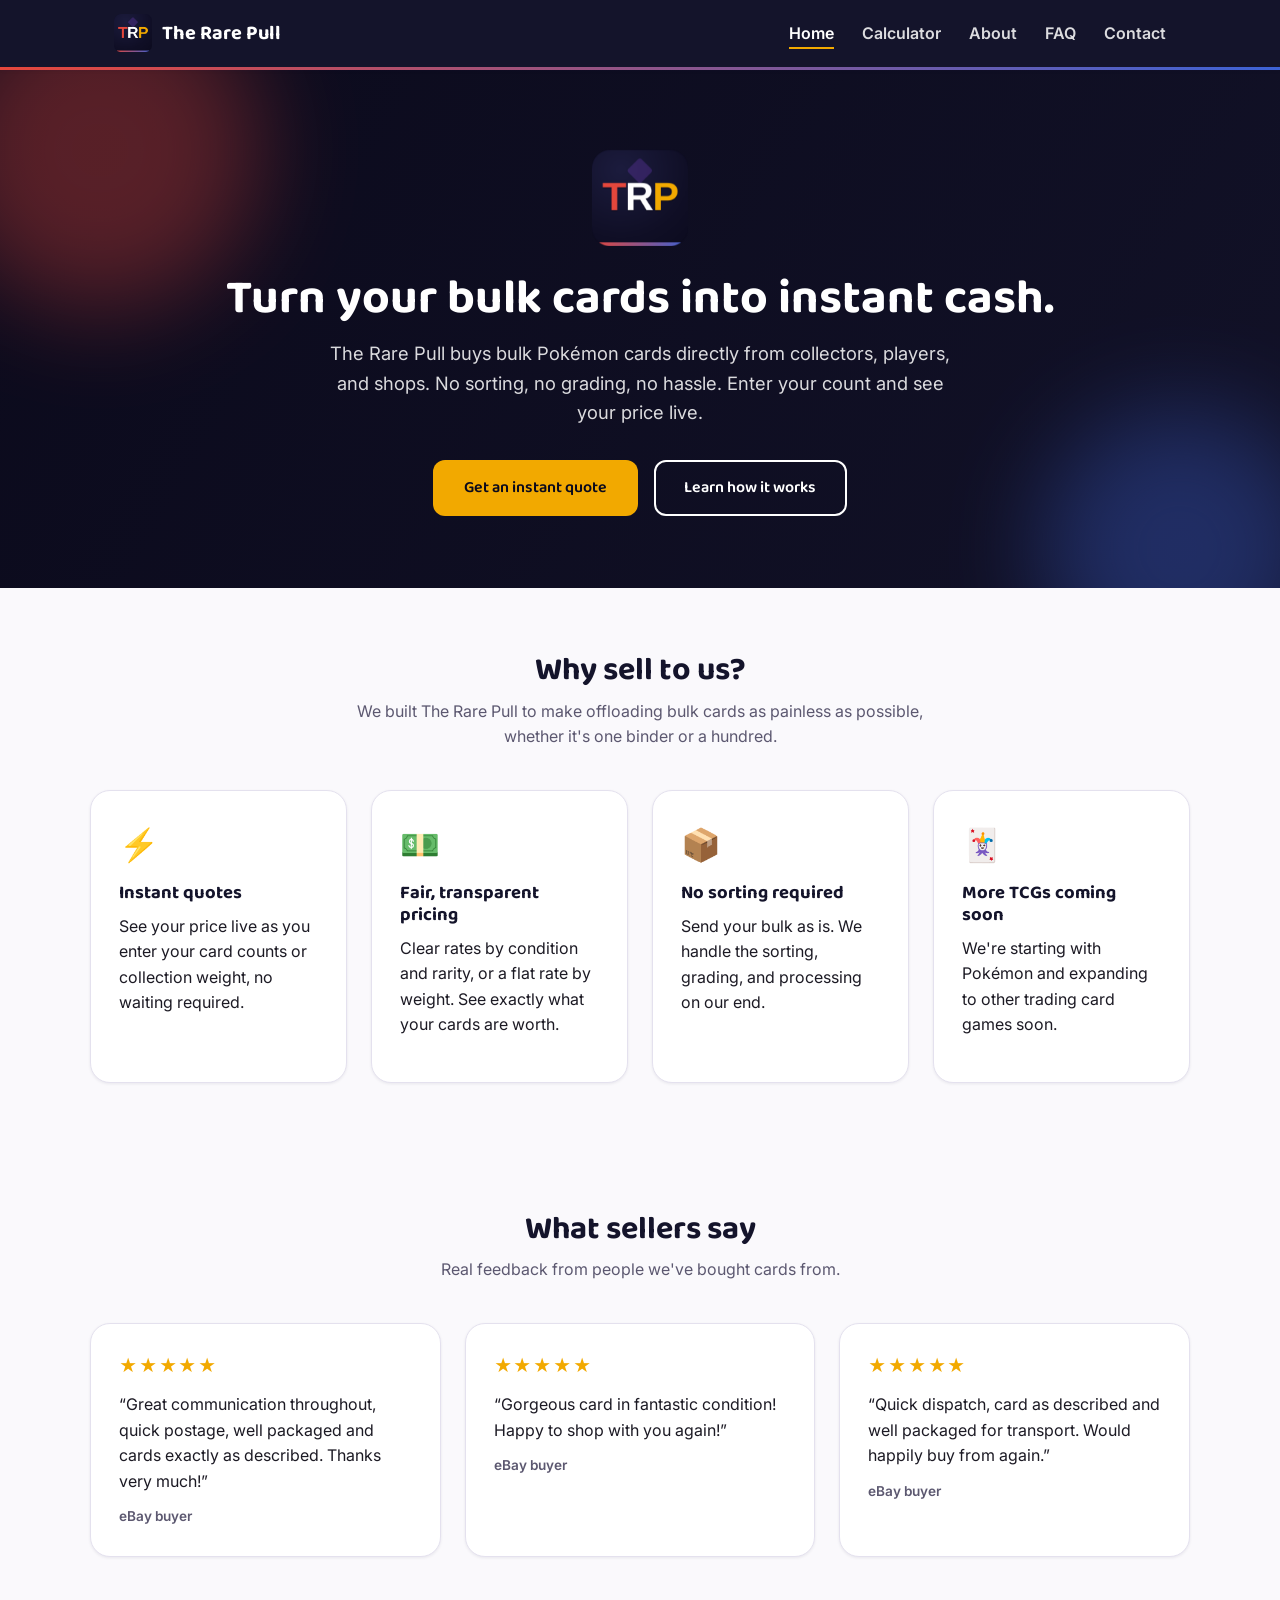
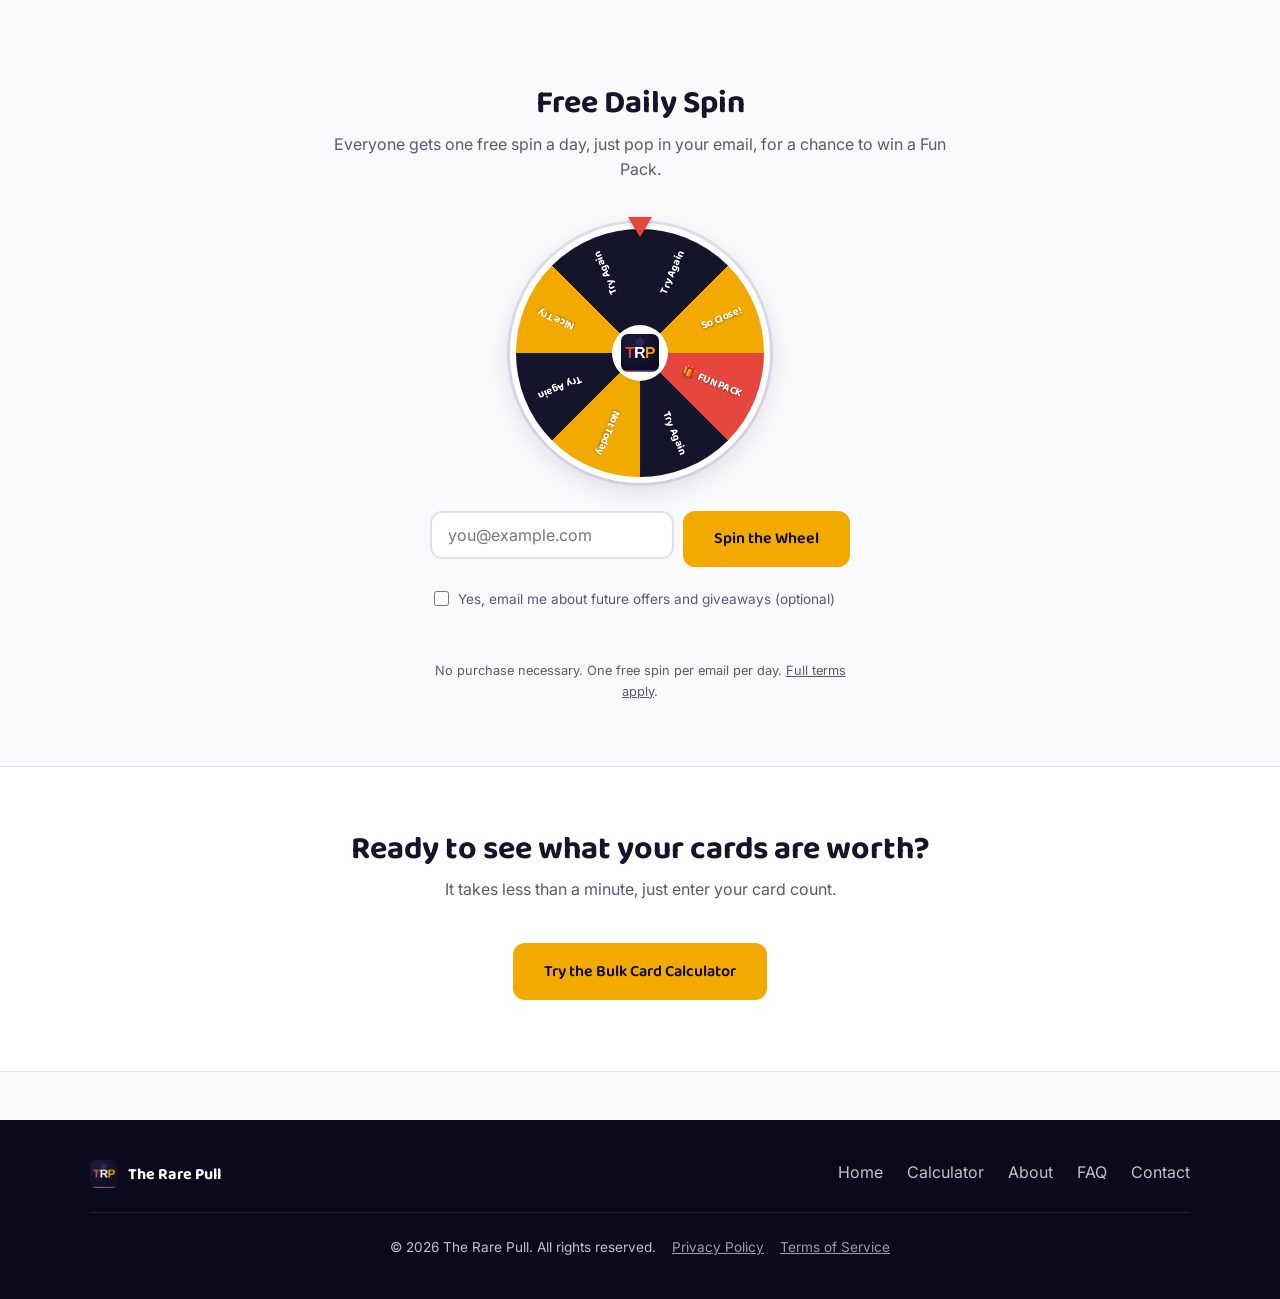
==== commit 61232d64: "Add "What sellers say" eBay reviews section to homepage Three real 5-star eBay feedback quotes from " ====
--- a/index.html
+++ b/index.html
@@ -87,6 +87,28 @@
       </div>
     </section>
 
+    <section class="section review-section">
+      <h2 class="reveal text-center">What sellers say</h2>
+      <p class="section-intro reveal">Real feedback from people we've bought cards from.</p>
+      <div class="review-grid">
+        <div class="review-card reveal">
+          <div class="review-stars" aria-label="5 out of 5 stars">★★★★★</div>
+          <p class="review-quote">&ldquo;Great communication throughout, quick postage, well packaged and cards exactly as described. Thanks very much!&rdquo;</p>
+          <p class="review-source">eBay buyer</p>
+        </div>
+        <div class="review-card reveal">
+          <div class="review-stars" aria-label="5 out of 5 stars">★★★★★</div>
+          <p class="review-quote">&ldquo;Gorgeous card in fantastic condition! Happy to shop with you again!&rdquo;</p>
+          <p class="review-source">eBay buyer</p>
+        </div>
+        <div class="review-card reveal">
+          <div class="review-stars" aria-label="5 out of 5 stars">★★★★★</div>
+          <p class="review-quote">&ldquo;Quick dispatch, card as described and well packaged for transport. Would happily buy from again.&rdquo;</p>
+          <p class="review-source">eBay buyer</p>
+        </div>
+      </div>
+    </section>
+
     <section class="section spin-section">
       <h2 class="reveal text-center">Free Daily Spin</h2>
       <p class="section-intro reveal">
--- a/css/style.css
+++ b/css/style.css
@@ -452,6 +452,43 @@
 
 .card:hover .card-icon {
   transform: scale(1.15) rotate(-4deg);
+}
+
+/* ---------- Reviews (homepage) ---------- */
+.review-grid {
+  display: grid;
+  grid-template-columns: repeat(auto-fit, minmax(240px, 1fr));
+  gap: 1.5rem;
+  max-width: var(--max-width);
+  margin: 0 auto;
+}
+
+.review-card {
+  background: var(--color-surface);
+  border: 1px solid var(--color-border);
+  border-radius: var(--radius-lg);
+  padding: 1.75rem;
+  box-shadow: var(--shadow-sm);
+  text-align: left;
+}
+
+.review-stars {
+  color: var(--secondary-color);
+  font-size: 1.1rem;
+  letter-spacing: 0.1em;
+  margin-bottom: 0.75rem;
+}
+
+.review-quote {
+  color: var(--color-text);
+  margin-bottom: 0.75rem;
+}
+
+.review-source {
+  color: var(--color-text-muted);
+  font-size: 0.85rem;
+  font-weight: 600;
+  margin: 0;
 }
 
 /* ---------- Spin to Win wheel (homepage) ---------- */
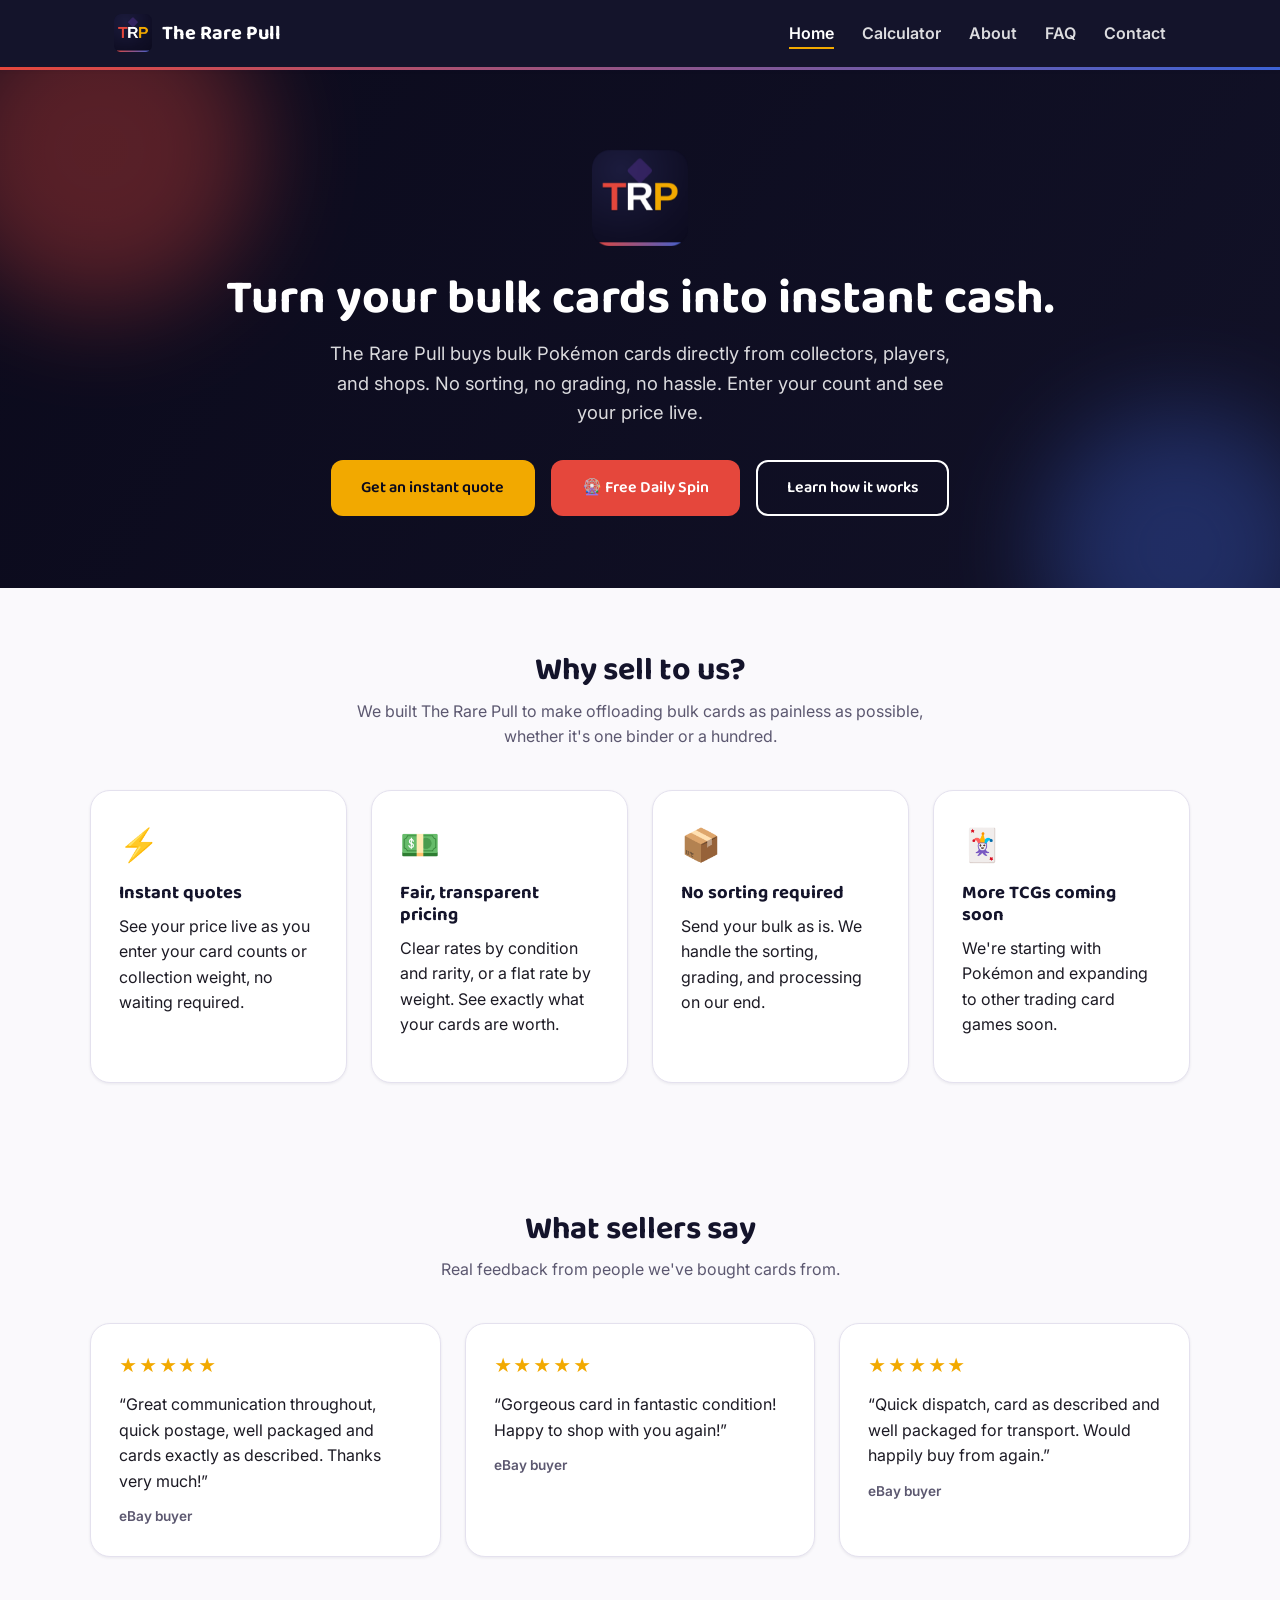
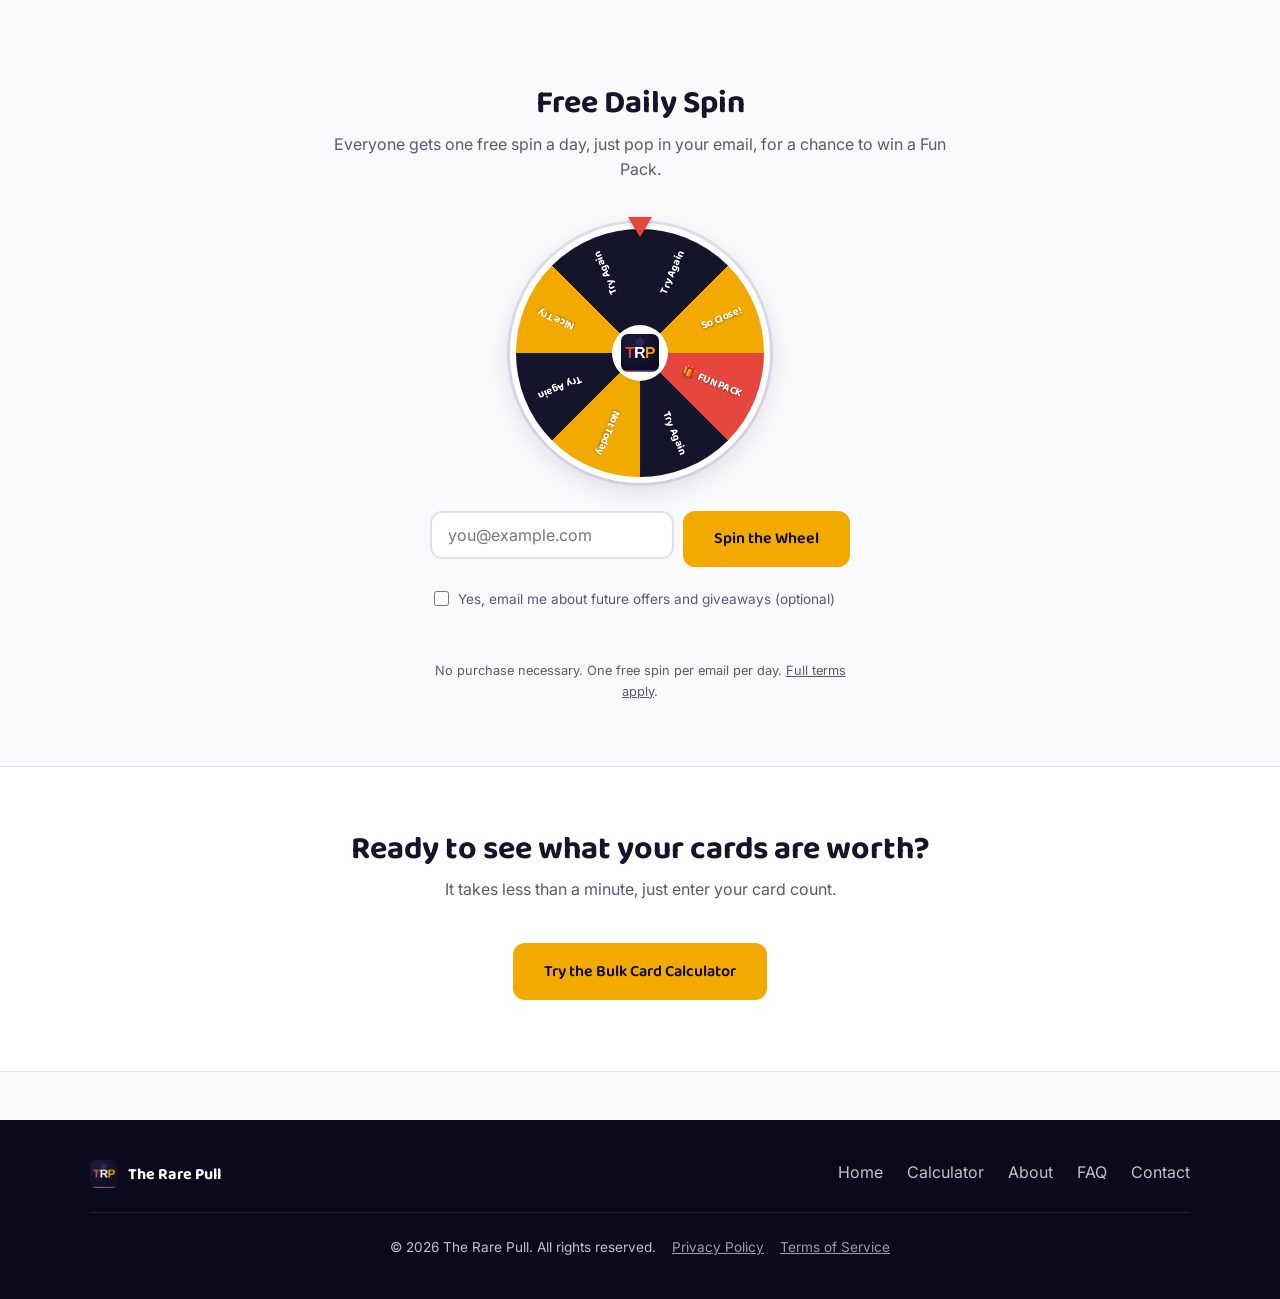
==== commit 204c3c0a: "Add Free Daily Spin button to the hero section A third hero CTA ("🎡 Free Daily Spin") smooth-scrolls" ====
--- a/index.html
+++ b/index.html
@@ -53,6 +53,7 @@
       </p>
       <div class="hero-actions">
         <a class="btn btn-primary" href="calculator.html" id="instant-quote-btn">Get an instant quote</a>
+        <a class="btn btn-spin" href="#spin-section">🎡 Free Daily Spin</a>
         <a class="btn btn-secondary" href="about.html">Learn how it works</a>
       </div>
     </section>
@@ -109,7 +110,7 @@
       </div>
     </section>
 
-    <section class="section spin-section">
+    <section class="section spin-section" id="spin-section">
       <h2 class="reveal text-center">Free Daily Spin</h2>
       <p class="section-intro reveal">
         Everyone gets one free spin a day, just pop in your email, for a
--- a/css/style.css
+++ b/css/style.css
@@ -172,6 +172,16 @@
 
 .btn-secondary:hover {
   background: rgba(255, 255, 255, 0.12);
+}
+
+.btn-spin {
+  background: var(--accent-color);
+  color: #fff;
+}
+
+.btn-spin:hover {
+  filter: brightness(0.9);
+  box-shadow: 0 8px 24px rgba(229, 71, 60, 0.35);
 }
 
 .btn-outline {
